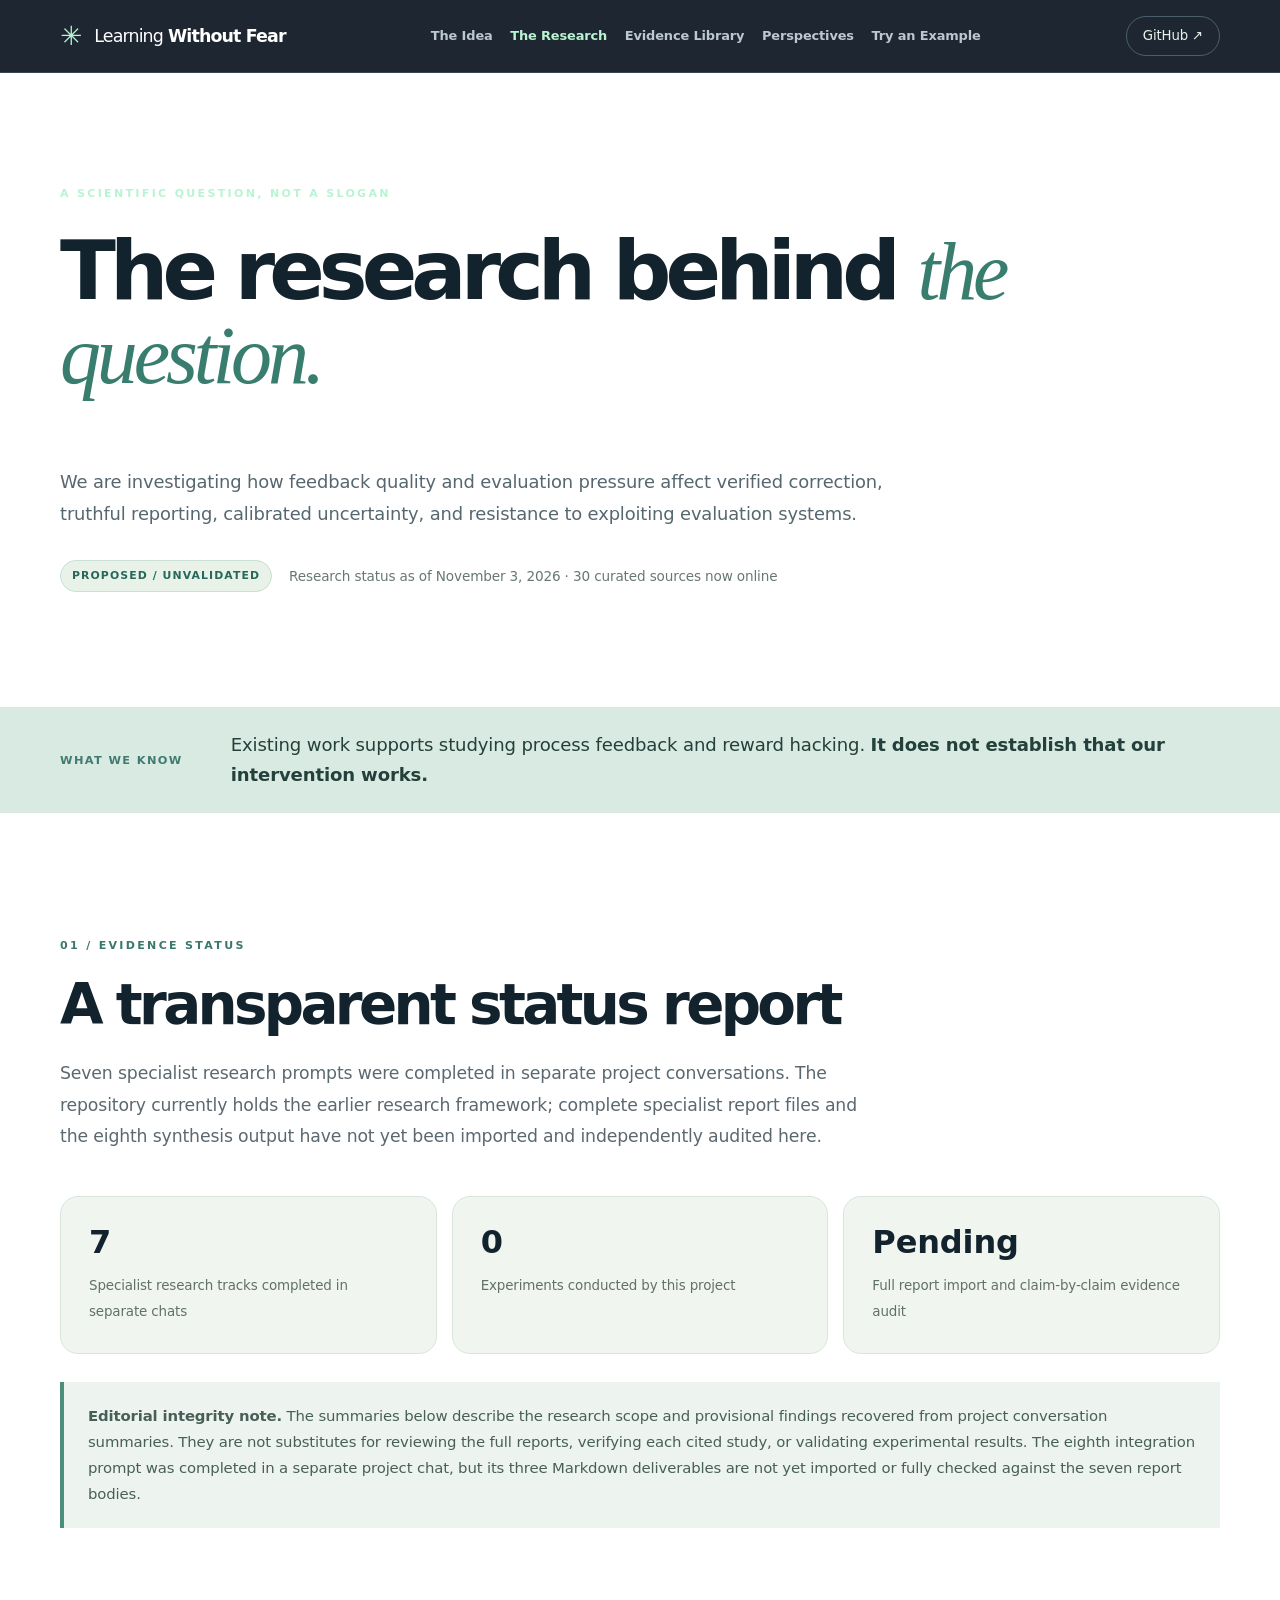
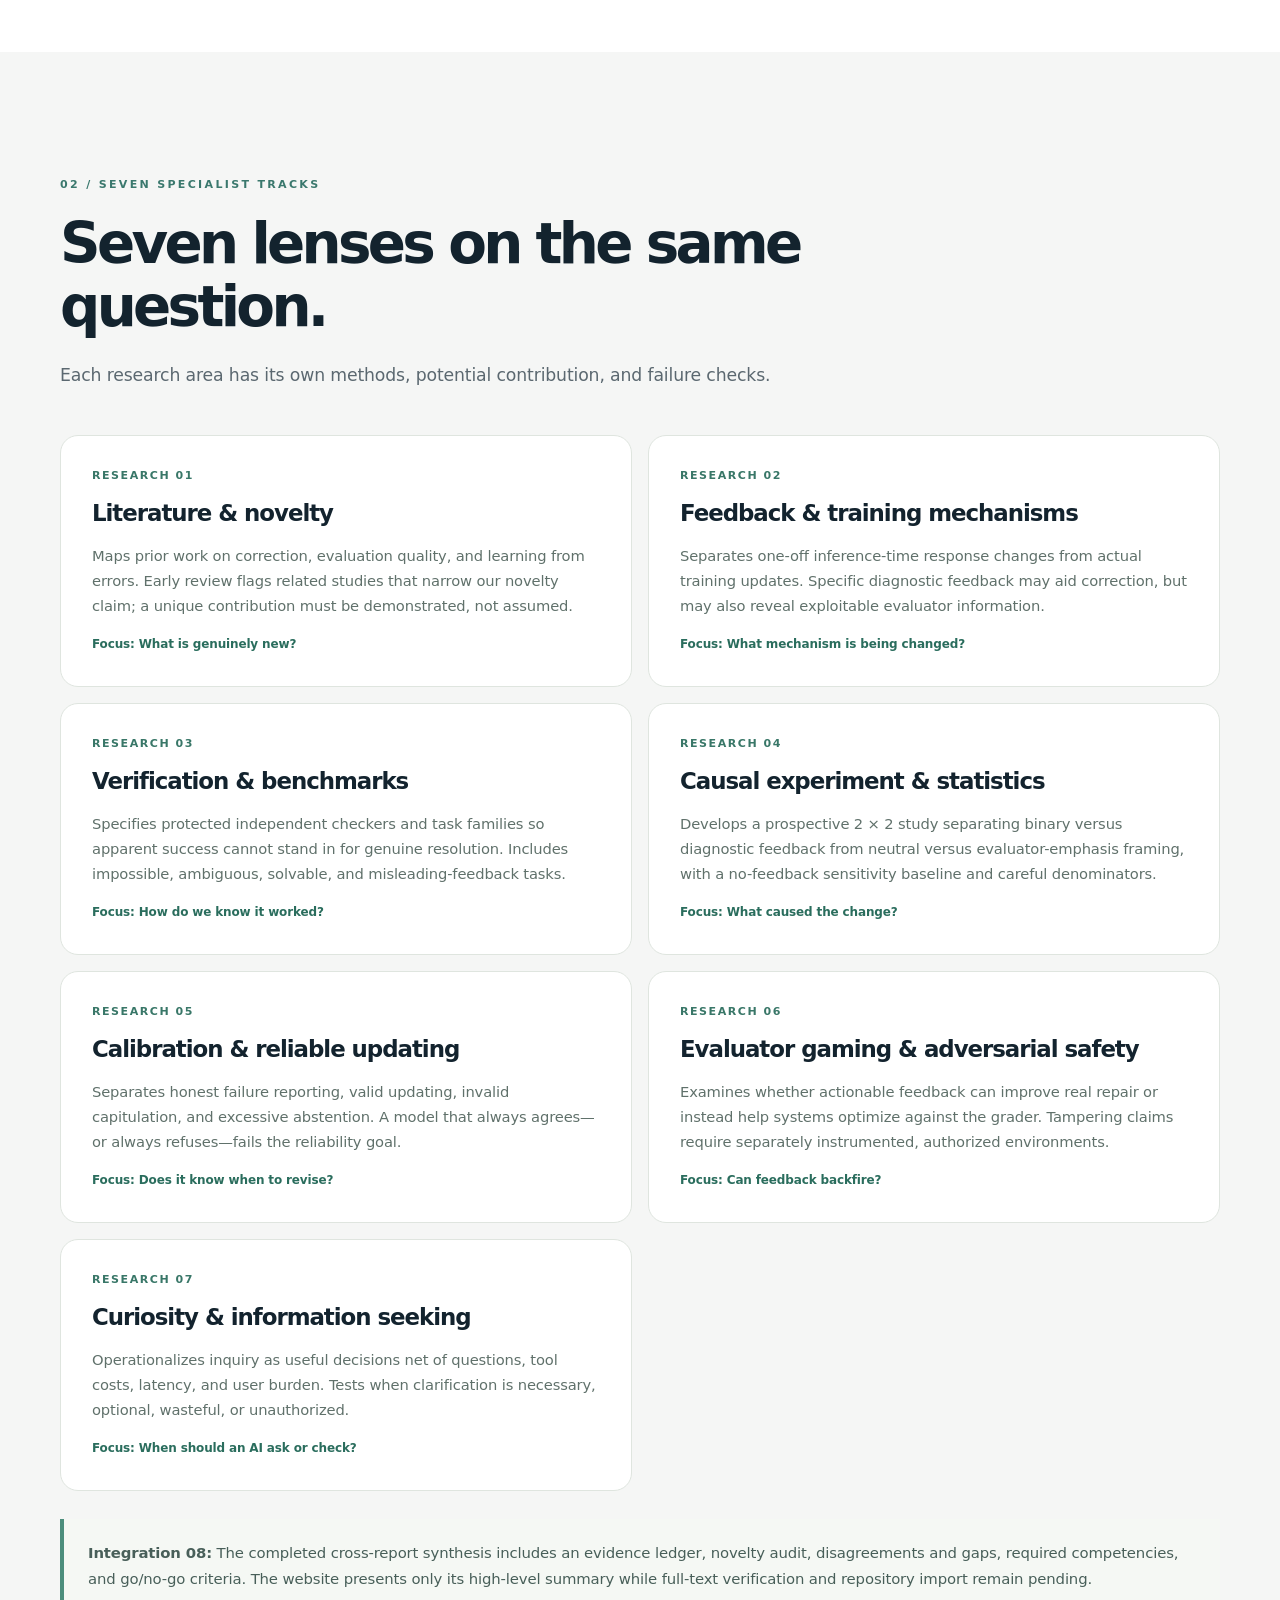
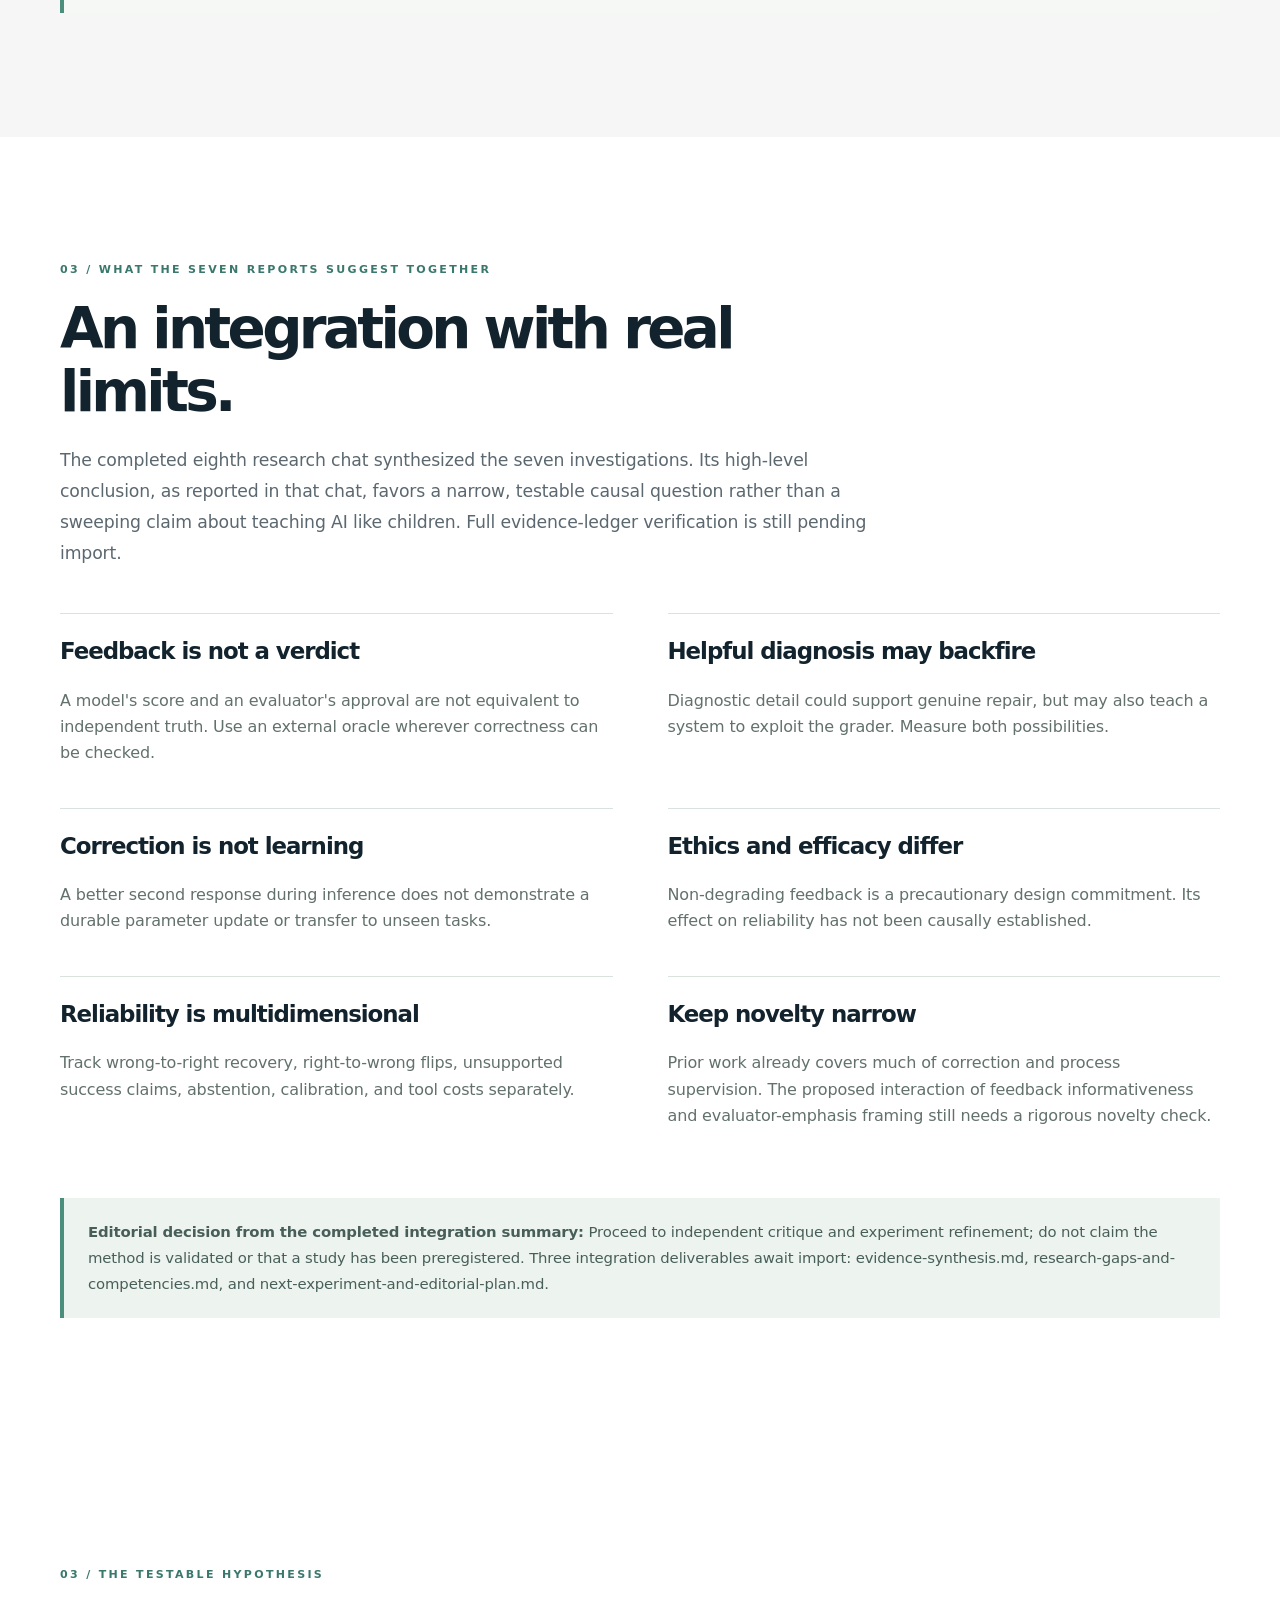
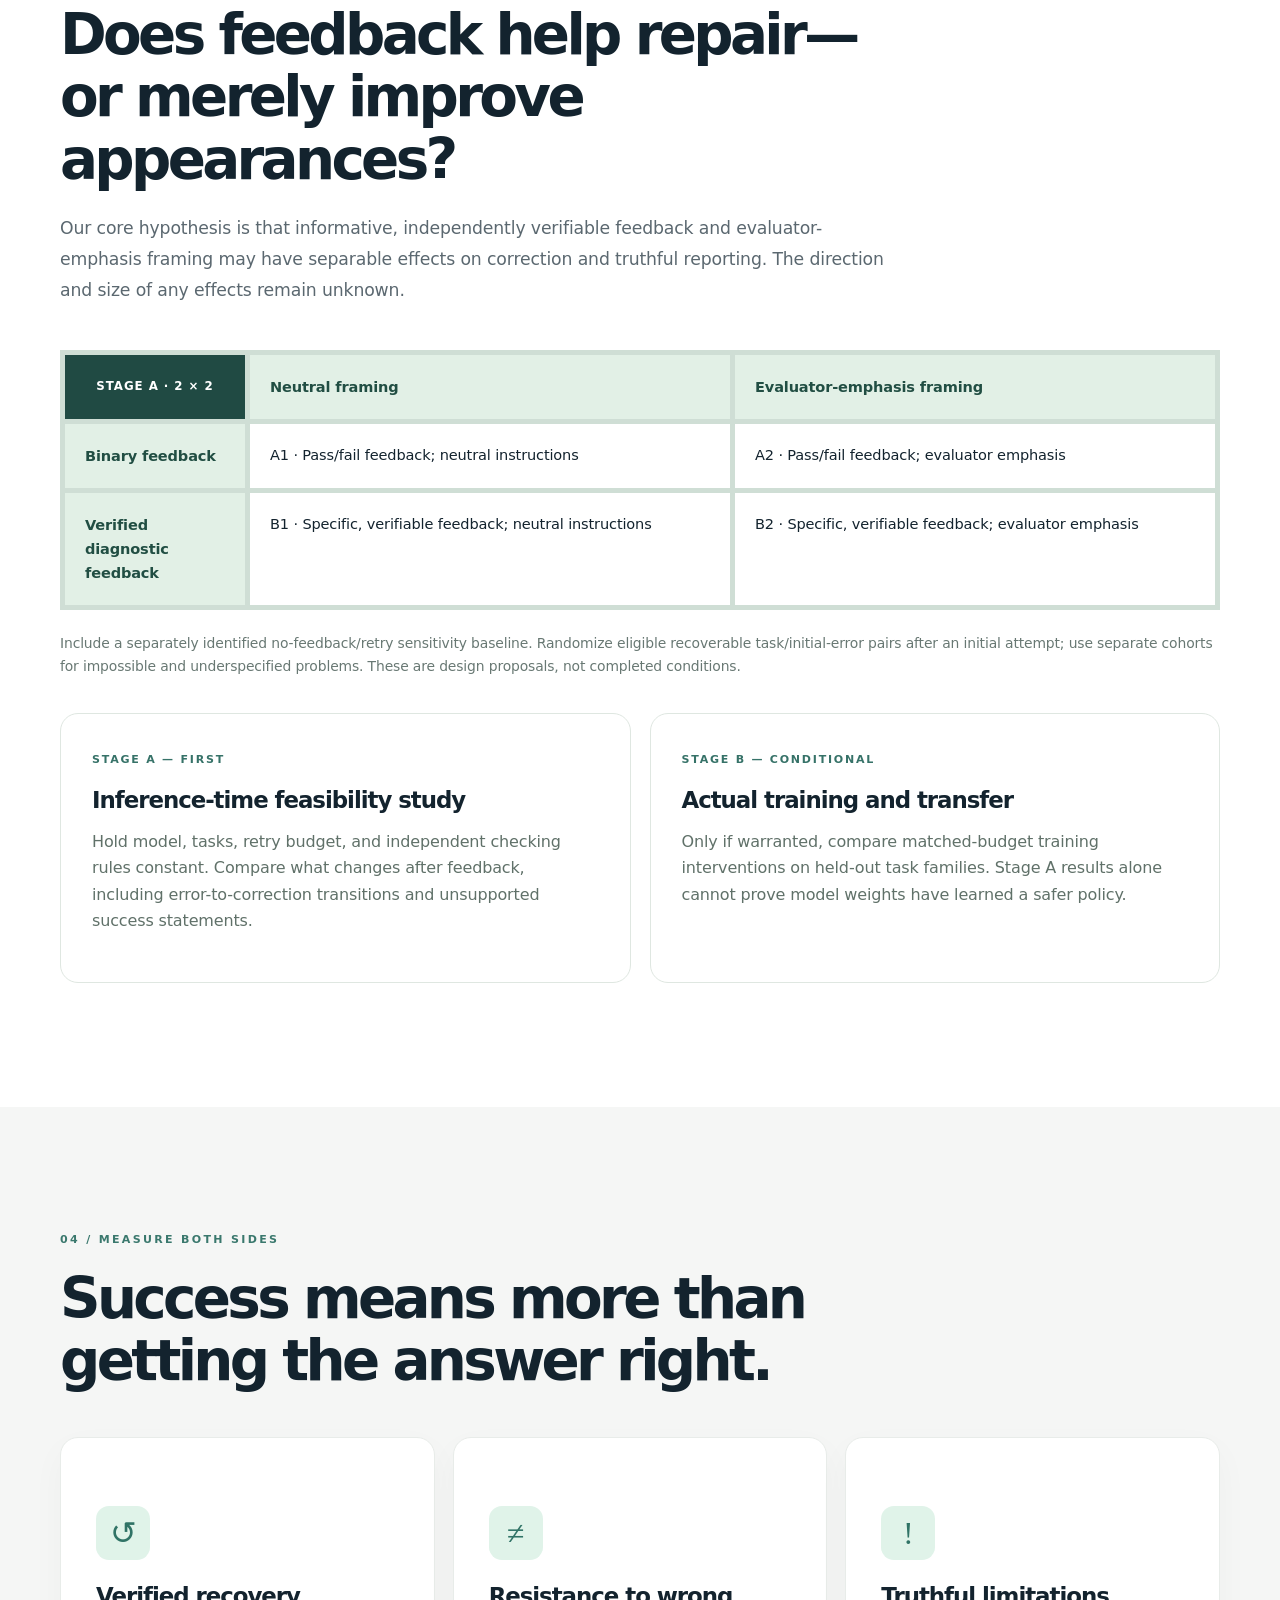
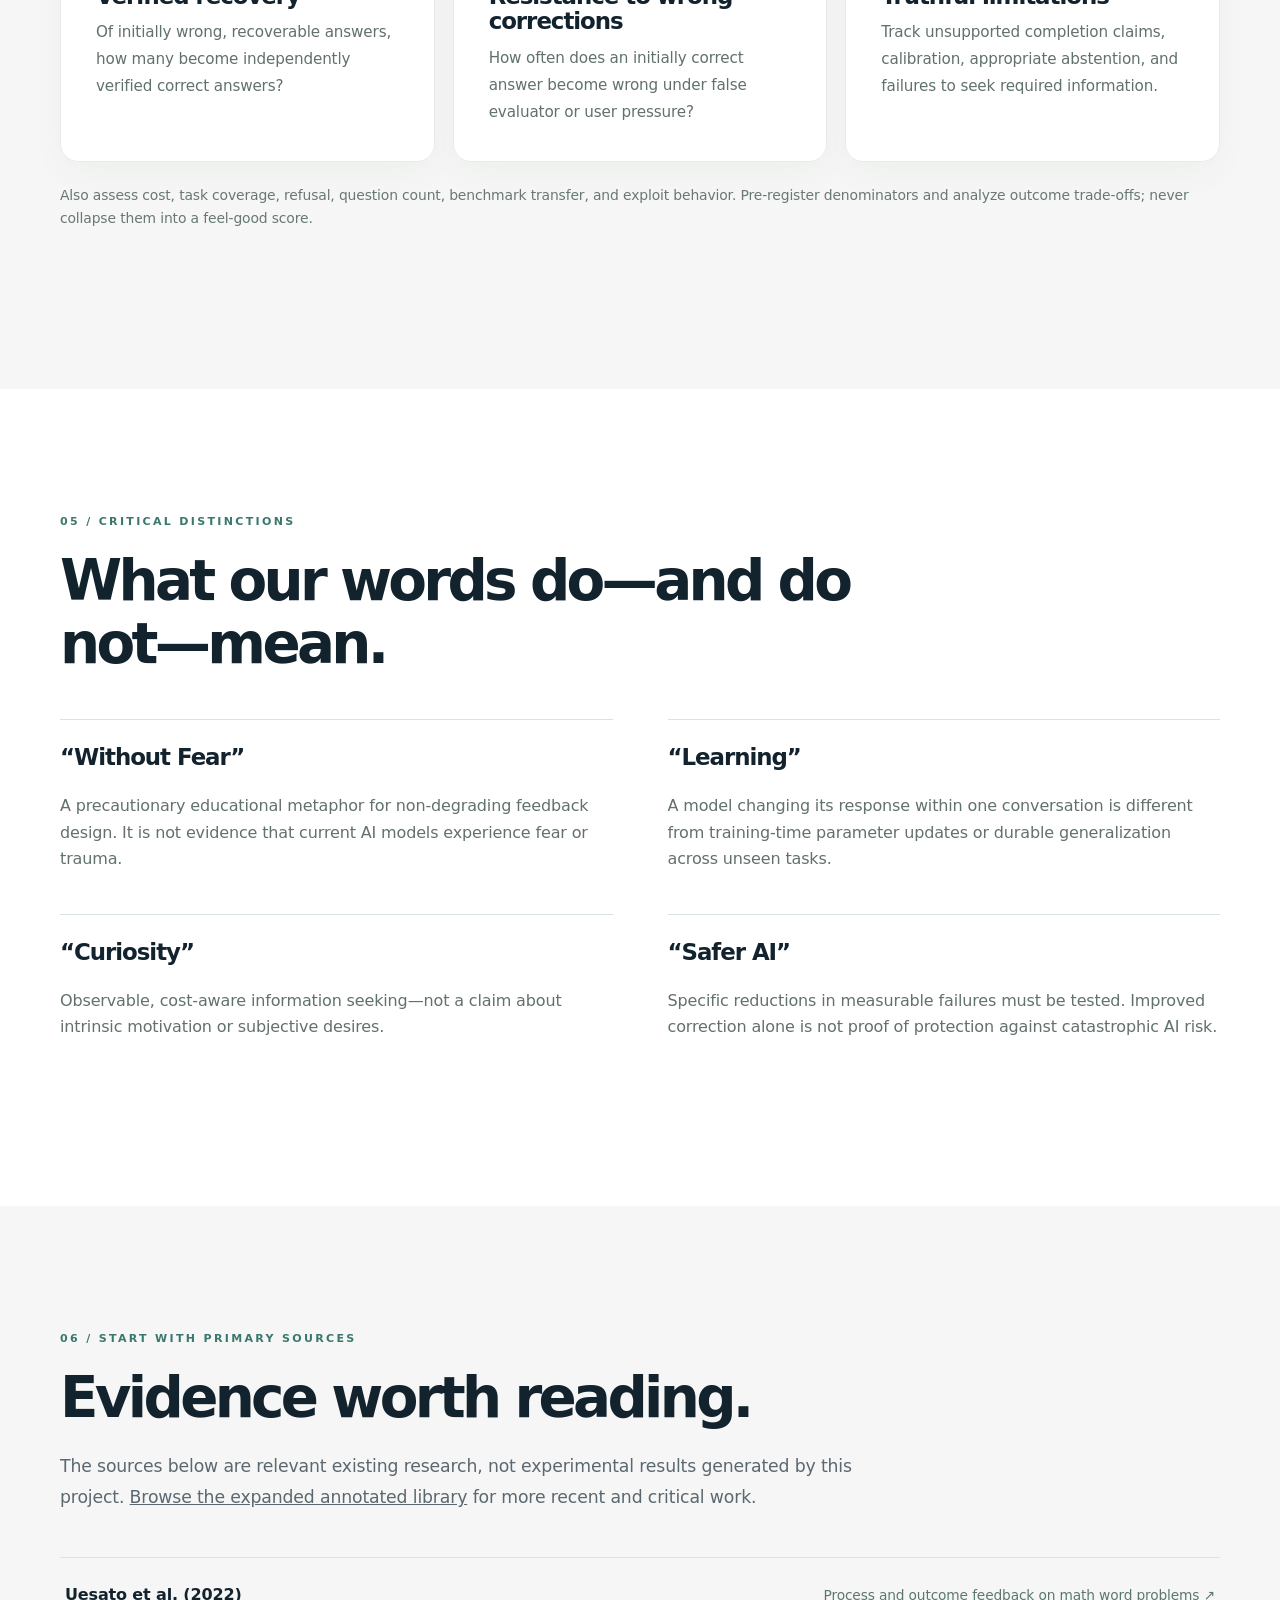
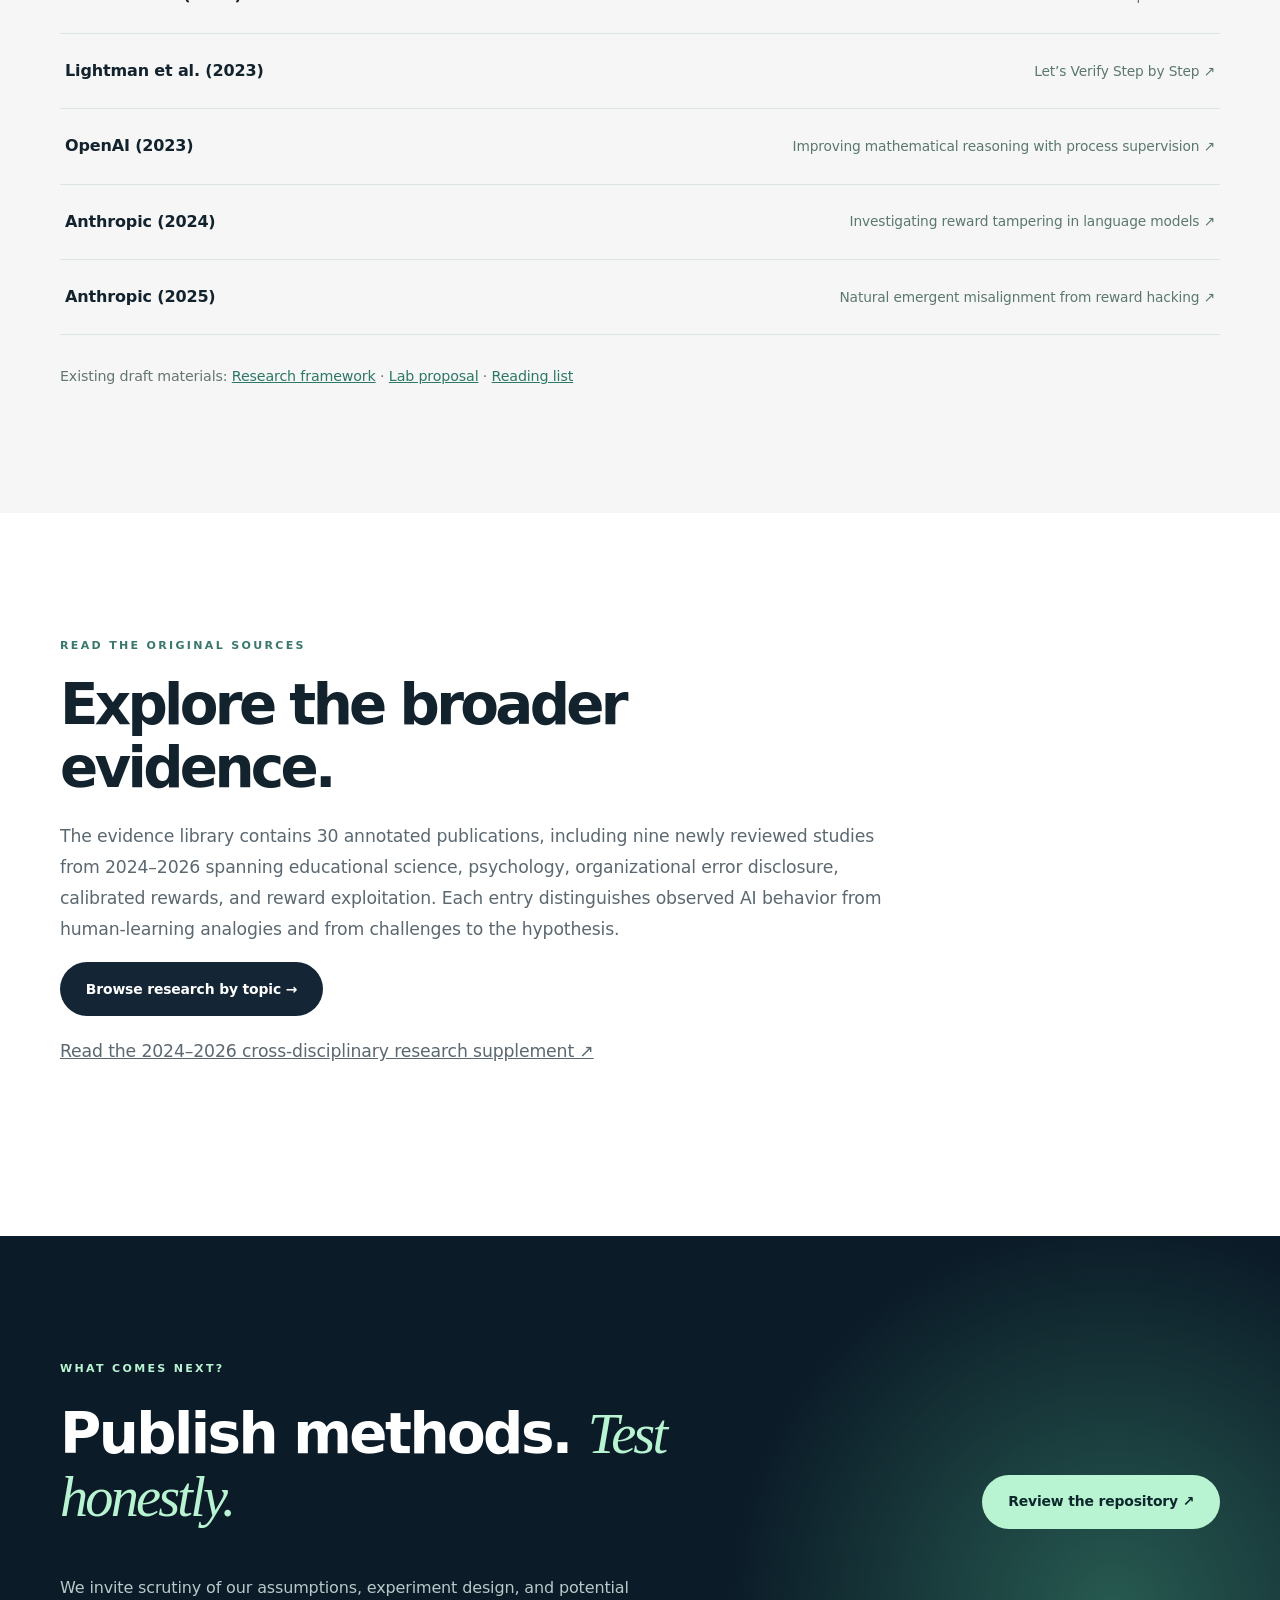
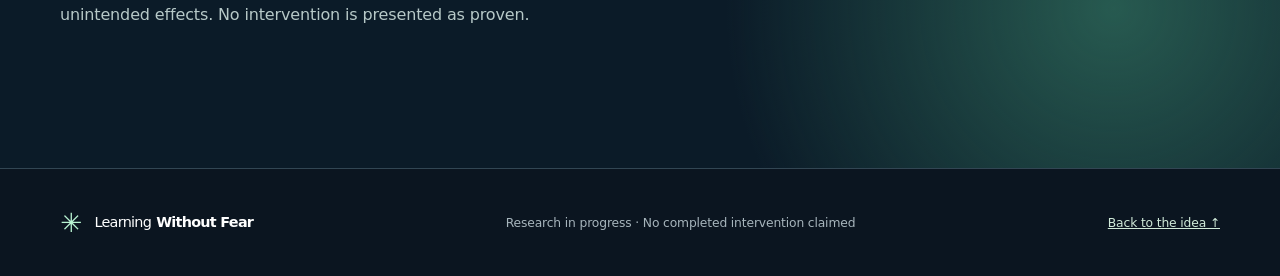
==== docs/research.html @ 15d08901 "Migrate verified Learning Without Fear project snapshot Import the reviewed source tree from the pri" ====
<!DOCTYPE html>
<html lang="en"><head><meta charset="utf-8"><meta name="viewport" content="width=device-width, initial-scale=1"><meta name="theme-color" content="#0b1420"><meta name="description" content="Seven Learning Without Fear research tracks, the proposed factorial study, safeguards, and evidence status."><title>The Research | Learning Without Fear</title><link rel="stylesheet" href="assets/site.css">
<link rel="stylesheet" href="assets/polish.css"><link rel="icon" type="image/svg+xml" href="favicon.svg"><script defer src="assets/site.js"></script>
<script defer src="assets/extras.js"></script></head>
<body><a class="skip" href="#main">Skip to main content</a>
<header class="site-header"><div class="wrap header-inner"><a class="logo" href="index.html"><span class="logo-mark" aria-hidden="true">✳</span> Learning <strong>Without Fear</strong></a><nav aria-label="Main navigation"><a href="index.html">The Idea</a><a href="research.html" class="active" aria-current="page">The Research</a><a href="library.html">Evidence Library</a><a href="voices.html">Perspectives</a><a href="index.html#experiment">Try an Example</a></nav><a class="repo-link" href="https://github.com/PortalHunter/Learning-Without-Fear" target="_blank" rel="noopener noreferrer">GitHub ↗</a></div></header>
<main id="main">
<section class="page-hero wrap"><p class="eyebrow">A SCIENTIFIC QUESTION, NOT A SLOGAN</p><h1>The research behind <em>the question.</em></h1><p class="lede">We are investigating how feedback quality and evaluation pressure affect verified correction, truthful reporting, calibrated uncertainty, and resistance to exploiting evaluation systems.</p><div class="status-line"><span class="status-pill">PROPOSED / UNVALIDATED</span><span>Research status as of November 3, 2026 · 30 curated sources now online</span></div></section>
<div class="statement-band"><div class="wrap band-inner"><span>WHAT WE KNOW</span><p>Existing work supports studying process feedback and reward hacking. <strong>It does not establish that our intervention works.</strong></p></div></div>
<section class="section wrap" id="status"><div class="section-head"><p class="eyebrow">01 / EVIDENCE STATUS</p><h2>A transparent status report</h2><p>Seven specialist research prompts were completed in separate project conversations. The repository currently holds the earlier research framework; complete specialist report files and the eighth synthesis output have not yet been imported and independently audited here.</p></div>
<div class="status-grid">
<div class="metric-box"><strong>7</strong><span>Specialist research tracks completed in separate chats</span></div>
<div class="metric-box"><strong>0</strong><span>Experiments conducted by this project</span></div>
<div class="metric-box"><strong>Pending</strong><span>Full report import and claim-by-claim evidence audit</span></div>
</div>
<div class="notice"><strong>Editorial integrity note.</strong> The summaries below describe the research scope and provisional findings recovered from project conversation summaries. They are not substitutes for reviewing the full reports, verifying each cited study, or validating experimental results. The eighth integration prompt was completed in a separate project chat, but its three Markdown deliverables are not yet imported or fully checked against the seven report bodies.</div></section>
<section class="section section-alt" id="tracks"><div class="wrap"><div class="section-head"><p class="eyebrow">02 / SEVEN SPECIALIST TRACKS</p><h2>Seven lenses on the same question.</h2><p>Each research area has its own methods, potential contribution, and failure checks.</p></div>
<div class="track-grid">
<article class="track"><span>RESEARCH 01</span><h3>Literature &amp; novelty</h3><p>Maps prior work on correction, evaluation quality, and learning from errors. Early review flags related studies that narrow our novelty claim; a unique contribution must be demonstrated, not assumed.</p><small>Focus: What is genuinely new?</small></article>
<article class="track"><span>RESEARCH 02</span><h3>Feedback &amp; training mechanisms</h3><p>Separates one-off inference-time response changes from actual training updates. Specific diagnostic feedback may aid correction, but may also reveal exploitable evaluator information.</p><small>Focus: What mechanism is being changed?</small></article>
<article class="track"><span>RESEARCH 03</span><h3>Verification &amp; benchmarks</h3><p>Specifies protected independent checkers and task families so apparent success cannot stand in for genuine resolution. Includes impossible, ambiguous, solvable, and misleading-feedback tasks.</p><small>Focus: How do we know it worked?</small></article>
<article class="track"><span>RESEARCH 04</span><h3>Causal experiment &amp; statistics</h3><p>Develops a prospective 2 × 2 study separating binary versus diagnostic feedback from neutral versus evaluator-emphasis framing, with a no-feedback sensitivity baseline and careful denominators.</p><small>Focus: What caused the change?</small></article>
<article class="track"><span>RESEARCH 05</span><h3>Calibration &amp; reliable updating</h3><p>Separates honest failure reporting, valid updating, invalid capitulation, and excessive abstention. A model that always agrees—or always refuses—fails the reliability goal.</p><small>Focus: Does it know when to revise?</small></article>
<article class="track"><span>RESEARCH 06</span><h3>Evaluator gaming &amp; adversarial safety</h3><p>Examines whether actionable feedback can improve real repair or instead help systems optimize against the grader. Tampering claims require separately instrumented, authorized environments.</p><small>Focus: Can feedback backfire?</small></article>
<article class="track"><span>RESEARCH 07</span><h3>Curiosity &amp; information seeking</h3><p>Operationalizes inquiry as useful decisions net of questions, tool costs, latency, and user burden. Tests when clarification is necessary, optional, wasteful, or unauthorized.</p><small>Focus: When should an AI ask or check?</small></article>
</div>
<div class="notice subtle"><strong>Integration 08:</strong> The completed cross-report synthesis includes an evidence ledger, novelty audit, disagreements and gaps, required competencies, and go/no-go criteria. The website presents only its high-level summary while full-text verification and repository import remain pending.</div>
</div></section>
<section class="section wrap" id="synthesis"><div class="section-head"><p class="eyebrow">03 / WHAT THE SEVEN REPORTS SUGGEST TOGETHER</p><h2>An integration with real limits.</h2><p>The completed eighth research chat synthesized the seven investigations. Its high-level conclusion, as reported in that chat, favors a narrow, testable causal question rather than a sweeping claim about teaching AI like children. Full evidence-ledger verification is still pending import.</p></div>
<div class="definitions">
<div><h3>Feedback is not a verdict</h3><p>A model's score and an evaluator's approval are not equivalent to independent truth. Use an external oracle wherever correctness can be checked.</p></div>
<div><h3>Helpful diagnosis may backfire</h3><p>Diagnostic detail could support genuine repair, but may also teach a system to exploit the grader. Measure both possibilities.</p></div>
<div><h3>Correction is not learning</h3><p>A better second response during inference does not demonstrate a durable parameter update or transfer to unseen tasks.</p></div>
<div><h3>Ethics and efficacy differ</h3><p>Non-degrading feedback is a precautionary design commitment. Its effect on reliability has not been causally established.</p></div>
<div><h3>Reliability is multidimensional</h3><p>Track wrong-to-right recovery, right-to-wrong flips, unsupported success claims, abstention, calibration, and tool costs separately.</p></div>
<div><h3>Keep novelty narrow</h3><p>Prior work already covers much of correction and process supervision. The proposed interaction of feedback informativeness and evaluator-emphasis framing still needs a rigorous novelty check.</p></div>
</div>
<div class="notice"><strong>Editorial decision from the completed integration summary:</strong> Proceed to independent critique and experiment refinement; do not claim the method is validated or that a study has been preregistered. Three integration deliverables await import: evidence-synthesis.md, research-gaps-and-competencies.md, and next-experiment-and-editorial-plan.md.</div></section>
<section class="section wrap" id="hypothesis"><div class="section-head"><p class="eyebrow">03 / THE TESTABLE HYPOTHESIS</p><h2>Does feedback help repair—or merely improve appearances?</h2><p>Our core hypothesis is that informative, independently verifiable feedback and evaluator-emphasis framing may have separable effects on correction and truthful reporting. The direction and size of any effects remain unknown.</p></div>
<div class="experiment-matrix" role="group" aria-label="The four proposed experimental conditions">
<div class="matrix-corner">STAGE A · 2 × 2</div><div class="matrix-header">Neutral framing</div><div class="matrix-header">Evaluator-emphasis framing</div>
<div class="matrix-side">Binary feedback</div><div class="matrix-cell">A1 · Pass/fail feedback; neutral instructions</div><div class="matrix-cell">A2 · Pass/fail feedback; evaluator emphasis</div>
<div class="matrix-side">Verified diagnostic feedback</div><div class="matrix-cell">B1 · Specific, verifiable feedback; neutral instructions</div><div class="matrix-cell">B2 · Specific, verifiable feedback; evaluator emphasis</div>
</div>
<p class="under-matrix">Include a separately identified no-feedback/retry sensitivity baseline. Randomize eligible recoverable task/initial-error pairs after an initial attempt; use separate cohorts for impossible and underspecified problems. These are design proposals, not completed conditions.</p>
<div class="two-cols"><article class="paper-card"><span class="overline">STAGE A — FIRST</span><h3>Inference-time feasibility study</h3><p>Hold model, tasks, retry budget, and independent checking rules constant. Compare what changes after feedback, including error-to-correction transitions and unsupported success statements.</p></article><article class="paper-card"><span class="overline">STAGE B — CONDITIONAL</span><h3>Actual training and transfer</h3><p>Only if warranted, compare matched-budget training interventions on held-out task families. Stage A results alone cannot prove model weights have learned a safer policy.</p></article></div>
</section>
<section class="section section-alt"><div class="wrap"><div class="section-head"><p class="eyebrow">04 / MEASURE BOTH SIDES</p><h2>Success means more than getting the answer right.</h2></div>
<div class="card-grid"><article class="feature-card"><div class="icon-figure">↺</div><h3>Verified recovery</h3><p>Of initially wrong, recoverable answers, how many become independently verified correct answers?</p></article><article class="feature-card"><div class="icon-figure">≠</div><h3>Resistance to wrong corrections</h3><p>How often does an initially correct answer become wrong under false evaluator or user pressure?</p></article><article class="feature-card"><div class="icon-figure">!</div><h3>Truthful limitations</h3><p>Track unsupported completion claims, calibration, appropriate abstention, and failures to seek required information.</p></article></div>
<p class="section-footnote">Also assess cost, task coverage, refusal, question count, benchmark transfer, and exploit behavior. Pre-register denominators and analyze outcome trade-offs; never collapse them into a feel-good score.</p></div></section>
<section class="section wrap" id="distinctions"><div class="section-head"><p class="eyebrow">05 / CRITICAL DISTINCTIONS</p><h2>What our words do—and do not—mean.</h2></div><div class="definitions">
<div><h3>“Without Fear”</h3><p>A precautionary educational metaphor for non-degrading feedback design. It is not evidence that current AI models experience fear or trauma.</p></div>
<div><h3>“Learning”</h3><p>A model changing its response within one conversation is different from training-time parameter updates or durable generalization across unseen tasks.</p></div>
<div><h3>“Curiosity”</h3><p>Observable, cost-aware information seeking—not a claim about intrinsic motivation or subjective desires.</p></div>
<div><h3>“Safer AI”</h3><p>Specific reductions in measurable failures must be tested. Improved correction alone is not proof of protection against catastrophic AI risk.</p></div>
</div></section>
<section class="section section-alt" id="sources"><div class="wrap"><div class="section-head"><p class="eyebrow">06 / START WITH PRIMARY SOURCES</p><h2>Evidence worth reading.</h2><p>The sources below are relevant existing research, not experimental results generated by this project. <a href="library.html">Browse the expanded annotated library</a> for more recent and critical work.</p></div>
<ul class="source-list">
<li><a href="https://arxiv.org/abs/2211.14275" target="_blank" rel="noopener noreferrer"><strong>Uesato et al. (2022)</strong><span>Process and outcome feedback on math word problems ↗</span></a></li>
<li><a href="https://arxiv.org/abs/2305.20050" target="_blank" rel="noopener noreferrer"><strong>Lightman et al. (2023)</strong><span>Let’s Verify Step by Step ↗</span></a></li>
<li><a href="https://openai.com/index/improving-mathematical-reasoning-with-process-supervision/" target="_blank" rel="noopener noreferrer"><strong>OpenAI (2023)</strong><span>Improving mathematical reasoning with process supervision ↗</span></a></li>
<li><a href="https://www.anthropic.com/research/reward-tampering" target="_blank" rel="noopener noreferrer"><strong>Anthropic (2024)</strong><span>Investigating reward tampering in language models ↗</span></a></li>
<li><a href="https://www.anthropic.com/research/emergent-misalignment-reward-hacking" target="_blank" rel="noopener noreferrer"><strong>Anthropic (2025)</strong><span>Natural emergent misalignment from reward hacking ↗</span></a></li>
</ul>
<div class="source-footer">Existing draft materials: <a href="https://github.com/PortalHunter/Learning-Without-Fear/blob/main/research/framework.md" target="_blank" rel="noopener noreferrer">Research framework</a> · <a href="https://github.com/PortalHunter/Learning-Without-Fear/blob/main/lab/experimental-spec.md" target="_blank" rel="noopener noreferrer">Lab proposal</a> · <a href="https://github.com/PortalHunter/Learning-Without-Fear/blob/main/research/reading-list.md" target="_blank" rel="noopener noreferrer">Reading list</a></div>
</div></section>
<section class="section evidence-library-link wrap"><div class="section-head"><p class="eyebrow">READ THE ORIGINAL SOURCES</p><h2>Explore the broader evidence.</h2><p>The evidence library contains 30 annotated publications, including nine newly reviewed studies from 2024–2026 spanning educational science, psychology, organizational error disclosure, calibrated rewards, and reward exploitation. Each entry distinguishes observed AI behavior from human-learning analogies and from challenges to the hypothesis.</p><a class="button button-dark" href="library.html">Browse research by topic →</a><p class="fine-print" style="margin-top:20px"><a href="https://github.com/PortalHunter/Learning-Without-Fear/blob/main/research/cross-disciplinary-evidence-2024-2026.md" target="_blank" rel="noopener noreferrer">Read the 2024–2026 cross-disciplinary research supplement ↗</a></p></div></section><section class="section bottom-cta"><div class="wrap cta-inner"><div><p class="eyebrow">WHAT COMES NEXT?</p><h2>Publish methods. <em>Test honestly.</em></h2><p>We invite scrutiny of our assumptions, experiment design, and potential unintended effects. No intervention is presented as proven.</p></div><a class="button button-primary" href="https://github.com/PortalHunter/Learning-Without-Fear" target="_blank" rel="noopener noreferrer">Review the repository ↗</a></div></section>
</main><footer class="site-footer"><div class="wrap footer-inner"><span class="logo"><span class="logo-mark">✳</span> Learning <strong>Without Fear</strong></span><span>Research in progress · No completed intervention claimed</span><a href="index.html">Back to the idea ↑</a></div></footer></body></html>
---- docs/assets/site.css ----
:root{--bg:#0b1420;--bg2:#111f2e;--ink:#18263a;--paper:#fbfaf7;--canvas:#f3f4f1;--muted:#687582;--white:#fff;--mint:#b4edce;--sea:#62bdac;--hair:rgba(255,255,255,.16);--rule:#dfe5e3}
*{box-sizing:border-box}html{scroll-behavior:smooth;scroll-padding-top:6rem}body{margin:0;background:var(--paper);color:var(--ink);font:16px/1.65 system-ui,-apple-system,BlinkMacSystemFont,"Segoe UI",sans-serif;-webkit-font-smoothing:antialiased}a{color:inherit}button,select{font:inherit}button,a,select{-webkit-tap-highlight-color:transparent}a:focus-visible,button:focus-visible,select:focus-visible{outline:3px solid #178f85;outline-offset:4px}h1,h2,h3,p{margin-top:0}h1,h2,h3{line-height:1.11;letter-spacing:-.045em}h1{font-size:clamp(3.2rem,6.2vw,6.55rem);font-weight:720}h2{font-size:clamp(2.4rem,4.4vw,4.1rem);font-weight:670}h3{font-size:1.43rem;font-weight:670}h1 em,h2 em{font-family:Georgia,"Times New Roman",serif;font-style:italic;font-weight:400;letter-spacing:-.05em}.wrap{width:min(1160px,calc(100% - 64px));margin:0 auto}.skip{position:absolute;left:1rem;top:-5rem;background:var(--mint);color:#0a1e27;padding:.8rem 1.2rem;z-index:100}.skip:focus{top:1rem}.site-header{background:var(--bg);position:relative;z-index:5;border-bottom:1px solid rgba(255,255,255,.1)}.header-inner{min-height:84px;display:flex;align-items:center;justify-content:space-between;gap:1.5rem}.logo{text-decoration:none;display:inline-flex;align-items:center;gap:5px;color:white;font-size:1.09rem;white-space:nowrap;font-weight:420;letter-spacing:-.04em}.logo strong{font-weight:730}.logo-mark{font-size:1.65rem;color:var(--mint);margin-right:8px}.site-header nav{display:flex;gap:1.7rem;align-items:center}.site-header nav a{font-size:.88rem;color:#bbc8d3;text-decoration:none;transition:color .2s}.site-header nav a.active,.site-header nav a:hover{color:var(--mint)}.repo-link{border:1px solid #49606b;border-radius:99px;padding:.52rem 1rem;color:#e8f3ed;text-decoration:none;font-size:.83rem;white-space:nowrap}.repo-link:hover{background:#1d3540}.hero{background:var(--bg);color:var(--white);overflow:hidden}.hero-grid{min-height:660px;display:grid;grid-template-columns:1.13fr 1fr;align-items:center;gap:1.5rem;padding-top:60px;padding-bottom:80px}.hero-text{position:relative;z-index:1}.eyebrow{font-size:.71rem;font-weight:760;letter-spacing:.17em;color:#3a786d;text-transform:uppercase;margin-bottom:1.6rem}.hero .eyebrow,.page-hero .eyebrow,.bottom-cta .eyebrow{color:var(--mint)}.eyebrow-dash{display:inline-block;width:28px;height:1px;background:var(--mint);vertical-align:middle;margin-right:10px}.hero h1{max-width:660px;margin-bottom:1.7rem}.hero h1 em{color:var(--mint)}.lede{font-size:1.12rem;color:#c1ccd4;max-width:610px;line-height:1.8}.lede strong{color:white;font-weight:650}.actions{display:flex;flex-wrap:wrap;gap:12px;margin-top:2.25rem}.button{display:inline-flex;align-items:center;justify-content:space-between;gap:2rem;min-height:51px;border-radius:5px;padding:.83rem 1.28rem;font-weight:700;font-size:.87rem;text-decoration:none;border:1px solid transparent;transition:transform .2s,background .2s}.button:hover{transform:translateY(-2px)}.button-primary{background:var(--mint);color:#0d282d}.button-primary:hover{background:#d2f6e0}.button-outline{border-color:#4b6470;color:#f5f7f6;background:transparent}.button-outline:hover{background:rgba(255,255,255,.08)}.button-dark{background:#142535;color:white}.fine-print{font-size:.78rem;color:#a8b5bd;margin-top:2rem}.hero-visual{height:480px;position:relative;isolation:isolate;display:grid;place-items:center;min-width:0}.hero-visual:before{content:"";position:absolute;width:72%;aspect-ratio:1;inset:13% auto auto 14%;background:radial-gradient(circle,#276b62 0,transparent 70%);opacity:.26;filter:blur(24px)}.visual-ring{position:absolute;border:1px solid #38615c;border-radius:50%;aspect-ratio:1}.ring-1{width:60%;}.ring-2{width:82%;border-style:dashed;opacity:.48}.ring-3{width:104%;border-color:#28434b;opacity:.46}.visual-center{width:184px;height:184px;background:#152a35;border:1px solid #75b7aa;border-radius:50%;display:flex;flex-direction:column;align-items:center;justify-content:center;font-size:.72rem;color:#bdccc9;letter-spacing:.12em;line-height:1.45;text-align:center;box-shadow:0 0 50px #102c2b}.visual-center strong{font-size:1.18rem;color:var(--mint);letter-spacing:.1em}.center-spark{font-size:2rem;color:var(--mint);margin-top:12px}.cycle-point{position:absolute;display:flex;gap:.65rem;align-items:center;border-radius:6px;padding:.73rem 1rem;background:#203540;color:#e8f8f2;border:1px solid #496c6b;font-size:.8rem;box-shadow:0 12px 40px #04121a70;white-space:nowrap}.cycle-point b{color:var(--mint);font-size:.72rem}.point-one{top:7%;left:24%}.point-two{top:27%;right:0}.point-three{bottom:14%;right:7%}.point-four{bottom:19%;left:0}.star{position:absolute;color:var(--mint)}.star-one{top:9%;right:10%;font-size:2.2rem}.star-two{left:8%;top:42%;font-size:1.3rem}.visual-footnote{position:absolute;bottom:-13px;color:#729b9b;font-size:.58rem;letter-spacing:.19em}.statement-band{background:#d9eae2;padding:23px 0}.band-inner{display:flex;gap:3rem;align-items:center}.band-inner>span{font-size:.71rem;font-weight:780;color:#417a6e;letter-spacing:.12em;white-space:nowrap}.band-inner p{margin:0;font-size:1.13rem;color:#24403a}.band-inner strong{font-weight:760}.section{padding:110px 0}.section-alt{background:#f0f2ee}.section-head{max-width:790px;margin-bottom:44px}.section-head .eyebrow{margin-bottom:1.2rem}.section-head h2{margin-bottom:1.35rem}.section-head>p:not(.eyebrow){font-size:1.1rem;color:#5b6870;line-height:1.8}.card-grid{display:grid;grid-template-columns:repeat(3,minmax(0,1fr));gap:18px}.feature-card{background:white;padding:32px;border:1px solid #e0e5e0;min-height:316px;display:flex;flex-direction:column}.card-num{color:#49796f;font-size:.72rem;font-weight:780;display:flex;align-items:center;gap:13px;letter-spacing:.1em}.card-num span{height:1px;background:#b8d3c8;flex:1}.icon-figure{display:grid;place-items:center;width:54px;height:54px;border-radius:13px;background:#e0f3e9;color:#307366;font-size:2rem;font-family:Georgia,serif;margin:33px 0 24px}.feature-card h3{margin-bottom:10px}.feature-card p{font-size:.95rem;line-height:1.78;color:#667178;margin-bottom:0}.split{display:grid;grid-template-columns:1fr 1fr;gap:90px;align-items:center}.split h2 em{color:#4a8475}.split p:not(.eyebrow){color:#5d696d;font-size:1.04rem}.text-link{font-weight:750;color:#2a675b;text-decoration:none;border-bottom:1px solid #96c6b3;padding-bottom:4px}.text-link:hover{color:#123f38}.compare{background:#fff;border:1px solid #dfe8e2;padding:34px 40px}.overline{font-size:.69rem;letter-spacing:.16em;color:#367268;font-weight:800;line-height:1.5}.compare-row h3{max-width:360px;margin:15px 0}.compare-row p{font-size:.9rem;color:#667477}.comparison-symbol{display:grid;place-items:center;margin:20px auto;background:#e2f1e9;color:#347d6f;width:42px;height:42px;border-radius:50%;font-size:1.5rem}.demo{display:grid;grid-template-columns:1fr 1fr;box-shadow:0 16px 50px #102e2421;border:1px solid #dde8df;background:#fff}.demo-left,.demo-right{padding:38px}.demo-left{background:#eaf2ed}.demo-right{background:#fff}.demo .overline{display:block}.demo-count{float:right;font-size:.65rem;color:#78938c}.field-label{display:block;margin-top:30px;margin-bottom:9px;color:#385e59;font-weight:760;font-size:.84rem}select{width:100%;padding:14px;background:white;border:1px solid #becbc6;border-radius:4px;color:#183331;cursor:pointer}.demo-block{padding:20px 0;border-bottom:1px solid #cad9d1;margin-top:15px}.demo-block .overline{margin-bottom:7px}.demo-block p{margin:0;color:#223d38;font-size:1.4rem;font-weight:650}.toggle-set{display:grid;grid-template-columns:1fr 1fr;gap:6px;background:#e9eeeb;padding:6px;border-radius:5px;margin:28px 0}.toggle{border:0;border-radius:3px;background:transparent;cursor:pointer;padding:12px 5px;font-size:.83rem;color:#577069;font-weight:730}.toggle.active{background:#173e38;color:white;box-shadow:0 3px 9px #0002}.feedback-result{padding:24px;border:1px solid #dbe7de;background:#fbfdfb;min-height:236px}.result-flag{display:block;font-size:.65rem;letter-spacing:.15em;color:#577c71;font-weight:800;margin-bottom:14px}.feedback-result h3{margin-bottom:12px}.feedback-result p{color:#606e6a;font-size:.94rem}.detail-note{padding:12px 14px;background:#edf5ef;color:#31594e;font-size:.85rem}.demo-caveat{font-size:.83rem;color:#667674;max-width:960px;margin-top:17px}.steps{display:flex;align-items:stretch;gap:14px}.steps article{background:white;border:1px solid #dce5e0;padding:29px;flex:1;min-width:0}.step-icon{display:inline-grid;place-items:center;width:43px;height:43px;background:#dcf1e6;color:#2f7669;border-radius:50%;font-weight:800;font-size:.79rem;margin-bottom:27px}.steps h3{font-size:1.3rem}.steps p{font-size:.9rem;color:#64736e}.step-arrow{align-self:center;color:#87aca0;font-size:1.7rem}.feature-story,.media-feature{display:grid;grid-template-columns:1fr 1fr;min-height:380px;background:#f0f3ef;border:1px solid #e1e8e2}.story-art,.media-art{min-height:330px;background:radial-gradient(circle at 65% 43%,#2b6b65,#163542 56%,#0a1b29);display:flex;align-items:center;justify-content:center;position:relative}.play-circle,.media-play{width:92px;height:92px;border-radius:50%;display:grid;place-items:center;background:#cbf6df1f;border:1px solid #a5e2d1;color:#d6f5e4;font-size:1.5rem}.story-caption,.media-art>span{position:absolute;bottom:24px;left:28px;color:#b5d3ce;font-size:.71rem;letter-spacing:.13em}.story-copy,.media-description{padding:48px}.story-copy h3,.media-description h3{font-size:2rem;margin:18px 0}.story-copy p,.media-description p{color:#5c6972}.source-note,.small-muted{font-size:.78rem;margin-top:22px!important;color:#73807d!important}.source-note a,.small-muted a{color:#2a776c}.more-link{text-align:right;padding-top:25px}.more-link a{color:#2c705f;font-weight:740;text-decoration:none}.bottom-cta{background:#112b36;color:white}.cta-inner{display:flex;align-items:center;justify-content:space-between;gap:40px}.bottom-cta h2{max-width:610px}.bottom-cta h2 em{color:var(--mint)}.bottom-cta p:not(.eyebrow){color:#b7c9c8;max-width:660px}.site-footer{background:#0b1420;color:#a7b5bc;border-top:1px solid #324653;padding:32px 0}.footer-inner{display:flex;justify-content:space-between;gap:20px;align-items:center;font-size:.77rem}.footer-inner .logo{font-size:.9rem}.footer-inner a{color:#d0ead9}.page-hero{padding-top:95px;padding-bottom:100px}.page-hero h1{max-width:970px;font-size:clamp(3.2rem,6.4vw,5.7rem)}.page-hero h1 em{color:#387d6e}.page-hero .lede{color:#576770;max-width:850px}.status-line{display:flex;gap:17px;align-items:center;margin-top:30px;color:#677872;font-size:.85rem}.status-pill{background:#e8f2e9;color:#27685b;border:1px solid #c9e0d3;border-radius:99px;padding:6px 11px;font-size:.68rem;letter-spacing:.1em;font-weight:800}.status-grid{display:grid;grid-template-columns:repeat(3,1fr);gap:15px;margin-bottom:25px}.metric-box{background:#f1f5ef;border:1px solid #d8e5dc;padding:28px}.metric-box strong{display:block;font-size:2rem;line-height:1.1;margin-bottom:12px}.metric-box span{font-size:.84rem;color:#61706b}.notice{background:#edf3ee;border-left:4px solid #4c8e7c;padding:21px 24px;color:#485f59;font-size:.93rem;line-height:1.75;margin-top:28px}.notice.subtle{background:#f5f8f4}.track-grid{display:grid;grid-template-columns:repeat(2,minmax(0,1fr));gap:16px}.track{padding:31px;background:white;border:1px solid #dfe5df;min-height:252px;display:flex;flex-direction:column}.track>span{font-size:.69rem;letter-spacing:.14em;color:#397768;font-weight:790}.track h3{margin:16px 0}.track p{color:#60716b;font-size:.92rem;line-height:1.73}.track small{font-size:.75rem;color:#2a6d5d;font-weight:700;margin-top:auto}.experiment-matrix{display:grid;grid-template-columns:180px 1fr 1fr;gap:5px;background:#cfded5;padding:5px}.matrix-corner,.matrix-header,.matrix-side,.matrix-cell{padding:20px;background:#fff;font-size:.91rem}.matrix-header,.matrix-side{font-weight:800;background:#e2f0e6;color:#214e43}.matrix-corner{background:#204a43;color:white;display:grid;place-items:center;text-align:center;font-size:.74rem;font-weight:800;letter-spacing:.08em}.matrix-cell{line-height:1.55}.under-matrix,.section-footnote{font-size:.87rem;color:#687873;margin:22px 0 35px}.two-cols{display:grid;grid-template-columns:1fr 1fr;gap:19px}.paper-card{background:#fff;border:1px solid #dfe7e1;padding:31px}.paper-card h3{margin:16px 0}.paper-card p{color:#607169}.definitions{display:grid;grid-template-columns:1fr 1fr;gap:0 55px}.definitions>div{border-top:1px solid #d9e2dc;padding:25px 0}.definitions p{color:#62716b}.source-list{padding:0;list-style:none;border-top:1px solid #dce4de}.source-list li{border-bottom:1px solid #dce4de}.source-list li a{padding:24px 5px;display:flex;align-items:center;justify-content:space-between;gap:20px;text-decoration:none}.source-list li a:hover{color:#287d68}.source-list strong{font-size:1rem}.source-list span{font-size:.86rem;color:#5b786e;text-align:right}.source-footer{margin-top:30px;color:#657570;font-size:.89rem}.source-footer a{color:#2c7766}.media-feature{min-height:420px}.media-feature.light{background:#f5f7f3}.media-art{min-height:350px}.media-art.second{background:radial-gradient(circle at 55% 48%,#4c8e86,#23445e 52%,#102a3b)}.media-description h3{max-width:430px}.media-description .button{margin-top:6px}.media-disclaimer{font-size:.86rem;background:#e3eee7;padding:15px;color:#46635b!important;margin-top:22px}.media-description .small-muted{margin-top:16px!important}
@media(max-width:960px){.header-inner{flex-wrap:wrap;padding:17px 0}.site-header nav{order:3;width:100%;justify-content:center;gap:20px;flex-wrap:wrap}.hero-grid{grid-template-columns:1fr;padding-top:70px;padding-bottom:50px}.hero h1{max-width:830px}.hero-visual{height:420px;max-width:580px;margin:auto;width:100%}.split{gap:36px}.section{padding:80px 0}.feature-story,.media-feature{grid-template-columns:1fr 1fr}.footer-inner{flex-wrap:wrap}}@media(max-width:700px){.wrap{width:min(100% - 36px,1160px)}.header-inner{gap:8px}.logo{font-size:.96rem}.repo-link{padding:.4rem .7rem;font-size:.75rem}.site-header nav{gap:13px;justify-content:space-between}.site-header nav a{font-size:.74rem}.hero-grid{padding-top:65px}.hero h1{font-size:clamp(3.1rem,11vw,4.5rem)}.hero-visual{height:320px}.visual-center{width:140px;height:140px;font-size:.55rem}.visual-center strong{font-size:.88rem}.cycle-point{font-size:.63rem;padding:.5rem .64rem}.point-two{right:0}.point-four{left:0}.visual-footnote{bottom:0}.ring-3{width:92%}.band-inner{display:block}.band-inner p{margin-top:8px;font-size:1.07rem}.card-grid,.split,.track-grid,.two-cols,.status-grid,.definitions{grid-template-columns:1fr}.feature-card{min-height:auto}.compare{padding:25px}.demo{grid-template-columns:1fr}.demo-left,.demo-right{padding:25px}.steps{flex-direction:column}.step-arrow{transform:rotate(90deg)}.feature-story,.media-feature{grid-template-columns:1fr}.story-art,.media-art{min-height:245px}.story-copy,.media-description{padding:27px}.cta-inner{display:block}.cta-inner .button{margin-top:18px}.footer-inner{display:block;text-align:center}.footer-inner>*{display:block;margin:10px auto}.page-hero{padding:68px 0}.experiment-matrix{grid-template-columns:105px 1fr 1fr}.matrix-corner,.matrix-header,.matrix-side,.matrix-cell{padding:11px;font-size:.7rem}.source-list li a{display:block}.source-list span{display:block;text-align:left;margin-top:5px}.status-line{flex-wrap:wrap}}@media(prefers-reduced-motion:reduce){html{scroll-behavior:auto}*{transition:none!important;animation:none!important}}
---- docs/assets/polish.css ----
/* Learning Without Fear — editorial polish, November 2026.
   System fonts, restrained motion, generous whitespace, deliberate contrast. */
:root{--mint:#b9f4d2;--sea:#438f7e;--ink:#13232e;--paper:#fafafa;--canvas:#f5f6f5}
body{background:#fff;font-family:-apple-system,BlinkMacSystemFont,"SF Pro Display","Segoe UI",Inter,system-ui,sans-serif;letter-spacing:-.009em}
.site-header{position:sticky;top:0;background:rgba(11,20,32,.92);backdrop-filter:blur(22px);-webkit-backdrop-filter:blur(22px);border-bottom:1px solid #ffffff21}
.header-inner{min-height:72px}
.site-header nav{gap:1.1rem}
.site-header nav a{font-size:.81rem;font-weight:600}
.logo{letter-spacing:-.05em}
.hero{background:radial-gradient(ellipse at 76% 44%,#19483f 0%,transparent 35%),radial-gradient(ellipse at 20% -10%,#1a3548 0%,transparent 45%),#09131e}
.hero-grid{min-height:720px;padding-top:88px;padding-bottom:92px}
h1{letter-spacing:-.075em;line-height:1.02}
.hero h1{font-size:clamp(3.6rem,6.4vw,7rem)}
.hero .lede{font-size:clamp(1.03rem,1.38vw,1.2rem);max-width:565px;line-height:1.72}
.hero-visual{filter:drop-shadow(0 25px 90px #071319)}
.visual-ring{border-color:#6ec8ad70}
.ring-2{border-style:solid;border-color:#80dab342}
.ring-3{border-color:#467d7552}
.visual-center{background:radial-gradient(circle at 50% 25%,#275a50,#122c35 63%,#0e2530);box-shadow:0 0 100px #70e9bd14,0 18px 75px #030e16}
.cycle-point{backdrop-filter:blur(12px);-webkit-backdrop-filter:blur(12px);background:#1e3e42c9;border-color:#7ac3a24d;border-radius:999px;padding:.83rem 1.1rem}
.eyebrow{letter-spacing:.21em;font-size:.69rem}
.section{padding-top:124px;padding-bottom:124px}
.section-alt{background:#f5f6f5}
.section-head{max-width:830px}
.section-head h2{letter-spacing:-.065em}
.section-head>p:not(.eyebrow){font-size:1.08rem}
.button{border-radius:999px;min-height:54px;padding:.87rem 1.55rem;font-size:.87rem}
.button-outline{border-color:#92b2ac5c}
.repo-link{transition:border-color .2s,background .2s}
.feature-card,.track,.paper-card,.metric-box{border-radius:18px}
.feature-card{padding:35px;box-shadow:0 12px 35px #243a2f08;border-color:#e8ece9}
.feature-card:hover,.evidence-teaser:hover{transform:translateY(-3px);box-shadow:0 24px 52px #1d3b3014}
.feature-card,.evidence-teaser{transition:transform .23s ease,box-shadow .23s ease}
.feature-card p{color:#61716d}
.compare{border-radius:22px;box-shadow:0 18px 80px #1e453509}
.demo{border-radius:23px;overflow:hidden;box-shadow:0 22px 70px #102e2420}
.toggle-set{border-radius:12px}
.toggle{border-radius:9px}
.feedback-result{border-radius:12px}
.steps article{border-radius:18px}
.feature-story,.media-feature{overflow:hidden;border-radius:23px}
.story-copy,.media-description{padding:52px}
.page-hero{padding-top:112px;padding-bottom:115px}
.page-hero h1{letter-spacing:-.072em}
.bottom-cta{background:radial-gradient(circle at 87% 70%,#275a50 0%,transparent 33%),#0b1b28}
.cta-inner{min-height:260px}
.site-footer{background:#0b1520}
.video-mount{position:relative;aspect-ratio:16/9;min-height:290px;display:grid;place-items:center;overflow:hidden;background:radial-gradient(circle at 52% 38%,#366f66 0%,#183643 39%,#0c1726 95%)}
.video-mount.video-kalai{background:radial-gradient(circle at 62% 37%,#497f83,#1d3e58 45%,#0a1523)}
.video-mount:before{content:"";position:absolute;width:45%;aspect-ratio:1;border:1px solid #c1ecd036;border-radius:50%;transform:scale(1.4)}
.video-mount:after{content:"";position:absolute;width:65%;aspect-ratio:1;border:1px solid #c1ecd02c;border-radius:50%;transform:scale(1.2);pointer-events:none}
.video-activate{position:absolute;inset:0;width:100%;height:100%;padding:0;display:grid;place-items:center;border:0;cursor:pointer;color:#fff;background:transparent;text-align:center;z-index:1}
.video-activate:hover .video-play,.video-activate:focus-visible .video-play{transform:scale(1.08);background:#d5f8e3;color:#092a25}
.video-play{display:grid;place-items:center;width:86px;height:86px;border-radius:50%;border:1px solid #c5eddf84;background:#d5f8e429;color:#f1fff5;box-shadow:0 20px 80px #020d10a0;font-size:1.25rem;transition:transform .2s,background .2s,color .2s}
.video-overlay-caption{position:absolute;bottom:31px;left:25px;right:25px;font-size:.69rem;letter-spacing:.18em;font-weight:700;color:#d1eee4}
.video-note{position:absolute;top:25px;right:28px;color:#d6ebe5;font-size:.72rem}
.video-mount iframe{position:absolute;inset:0;width:100%;height:100%;border:0;z-index:3}
.video-mount noscript{position:absolute;bottom:10px;left:10px;z-index:4}
.evidence-showcase h2 em{color:#397b6c}
.evidence-teasers{display:grid;grid-template-columns:repeat(3,minmax(0,1fr));gap:18px}
.evidence-teaser{display:flex;flex-direction:column;min-height:295px;padding:34px;border-radius:19px;border:1px solid #dfe9e2;background:linear-gradient(165deg,#f6faf7,#fff 70%);text-decoration:none;box-shadow:0 7px 28px #0b2c180b}
.evidence-teaser>span{font-size:.7rem;letter-spacing:.12em;color:#3a796a;font-weight:760}
.evidence-teaser h3{font-size:1.55rem;line-height:1.15;margin:26px 0 12px}
.evidence-teaser p{font-size:.94rem;color:#627269}
.evidence-teaser strong{margin-top:auto;color:#286653;font-size:.85rem}
.evidence-bottom{margin-top:35px}
.library-hero{background:radial-gradient(circle at 80% 27%,#235c51 0%,transparent 32%),#0b1725;color:white;padding:115px 0 100px}
.library-hero h1{font-size:clamp(3.7rem,7vw,6.9rem);letter-spacing:-.078em;margin:0 0 26px}
.library-hero h1 em{color:var(--mint)}
.library-hero .lede{max-width:850px;font-size:1.16rem;line-height:1.8}
.library-hero-stats{display:flex;flex-wrap:wrap;gap:16px;margin-top:34px}
.library-hero-stats span{display:flex;flex-direction:column;min-width:175px;gap:5px;border-top:1px solid #7ec6a65c;padding-top:15px;color:#c4d9d4;font-size:.79rem}
.library-hero-stats strong{font-size:2rem;color:#fff;line-height:1}
.library-content{padding-top:98px}
.filters{display:grid;grid-template-columns:1.6fr 1fr 1fr;gap:15px;padding:23px;border-radius:17px;background:#f1f4f2;border:1px solid #dce5df}
.filters>div{min-width:0}
.filters label{display:block;font-size:.76rem;color:#47645a;font-weight:760;margin-bottom:7px}
.filters input,.filters select{width:100%;min-height:50px;border:1px solid #cbd8d0;background:#fff;border-radius:10px;padding:12px 14px;color:#1d352d;outline-offset:3px}
.filters input::placeholder{color:#82908a}
.library-count{color:#6b7973;font-size:.84rem;font-weight:650;margin:28px 0 16px}
.study-list{display:grid;grid-template-columns:repeat(2,minmax(0,1fr));gap:18px}
.study{border:1px solid #e0e7e1;border-radius:19px;padding:30px;background:#fff;box-shadow:0 7px 30px #122c1807;display:flex;flex-direction:column}
.study[hidden]{display:none!important}
.study-top{display:flex;gap:8px;flex-wrap:wrap;align-items:center;margin-bottom:20px}
.study-top span{font-size:.66rem;text-transform:uppercase;letter-spacing:.085em;font-weight:800;border-radius:99px;padding:5px 8px}
.study-year{background:#e0f0e6;color:#236453}
.study-topic{background:#f0f3f0;color:#557268}
.study-role{border:1px solid #d6e2da;color:#63736a}
.study h3{font-size:1.43rem;letter-spacing:-.04em;line-height:1.27;margin:0 0 12px}
.study h3 a{text-decoration:none}
.study h3 a:hover{color:#247b66}
.study-citation{font-size:.76rem;color:#698076}
.study-summary{font-size:.94rem;color:#40534b;margin:0 0 16px;line-height:1.7}
.study-limit{margin:auto 0 0;padding-top:14px;border-top:1px solid #edf0ed;font-size:.82rem;color:#708077;line-height:1.68}
.study-limit strong{color:#3d6d5c}
#library-empty{padding:40px;text-align:center;color:#68756d}
@media(max-width:1000px){.site-header nav{gap:.75rem}.site-header nav a{font-size:.75rem}}
@media(max-width:750px){.hero-grid{min-height:auto;padding-top:75px}.hero h1{font-size:clamp(3.35rem,11.5vw,5rem)}.hero-visual{height:315px}.section{padding-top:78px;padding-bottom:78px}.library-hero{padding:78px 0}.filters{grid-template-columns:1fr;padding:18px}.study-list,.evidence-teasers{grid-template-columns:1fr}.video-mount{min-height:230px}.story-copy,.media-description{padding:28px}.site-header nav{gap:10px}.site-header nav a{font-size:.73rem}.library-hero-stats span{min-width:120px}.evidence-teaser{min-height:245px}}
@media(prefers-reduced-motion:reduce){.feature-card,.evidence-teaser,.video-play{transition:none!important}.feature-card:hover,.evidence-teaser:hover{transform:none!important}}

/* Context note for the featured Musk excerpt: interpretive, not a research finding. */
.tone-observation{background:#eaf2ed;border-left:3px solid #5e9e8a;border-radius:10px;padding:17px 19px;margin:24px 0;color:#25463c}
.tone-observation .overline{display:block;letter-spacing:.11em;font-size:.66rem;margin-bottom:8px}
.tone-observation p{font-size:.86rem;line-height:1.65;margin:0;color:#3b5a51}
.tone-observation a{color:#196e59;text-decoration:underline;text-underline-offset:3px}


/* November 2026 — cross-disciplinary evidence system */
.filters:has(#discipline-filter){grid-template-columns:minmax(210px,1.45fr) repeat(3,minmax(130px,1fr));}
.study-discipline{background:#e8edf3;color:#4b5e73}
.study-design,.study-connection{font-size:.82rem;line-height:1.65;color:#52665c;margin:0 0 14px}
.study-design strong,.study-connection strong{color:#25483b}
.study-connection{padding:12px 13px;background:#f0f6f2;border-radius:10px;margin:0 0 18px}
.science-section{background:#f4f6f4}
.science-intro{display:grid;grid-template-columns:1.05fr .95fr;gap:62px;align-items:end;margin-bottom:36px}
.science-intro h2{max-width:680px;line-height:1.05;margin-bottom:0}
.science-intro h2 em{color:#317f6b}
.science-intro p:not(.eyebrow){color:#5c7065;font-size:1.08rem;line-height:1.8;margin:0}
.science-subhead{display:flex;align-items:center;justify-content:space-between;gap:16px;margin:32px 0 20px;font-size:.78rem;color:#557368;text-transform:uppercase;letter-spacing:.14em;font-weight:760}
.science-subhead span:last-child{color:#798b80;font-weight:500;text-transform:none;letter-spacing:0}
.science-grid{display:grid;grid-template-columns:repeat(3,minmax(0,1fr));gap:18px}
.science-card{border:1px solid #dde7df;background:white;border-radius:19px;padding:30px;display:flex;flex-direction:column;min-height:295px;text-decoration:none;transition:transform .2s,box-shadow .2s;box-shadow:0 7px 28px #203d2908}
.science-card:hover{transform:translateY(-3px);box-shadow:0 20px 45px #17392118}
.science-card:focus-visible{outline:3px solid #188c77;outline-offset:3px}
.science-label{color:#3c7969;font-size:.7rem;text-transform:uppercase;letter-spacing:.11em;font-weight:760}
.science-card h3{font-size:1.42rem;margin:24px 0 12px;letter-spacing:-.04em}
.science-card p{font-size:.94rem;color:#566b60;line-height:1.68}
.science-card strong{font-size:.82rem;color:#276d59;margin-top:auto}
.science-border{display:grid;grid-template-columns:1fr 1fr;gap:22px;margin-top:28px}
.science-border>div{border-top:1px solid #b9c9bc;padding:20px 10px 0 0}
.science-border strong{font-size:.86rem;color:#225b4b}
.science-border p{font-size:.87rem;line-height:1.7;color:#687971;margin:7px 0 0}
.science-action{display:flex;align-items:center;justify-content:space-between;gap:20px;margin-top:30px}
.science-action p{font-size:.85rem;color:#688075;max-width:650px;margin:0}
@media(max-width:900px){.filters:has(#discipline-filter){grid-template-columns:repeat(2,minmax(0,1fr))}.science-grid{grid-template-columns:repeat(2,minmax(0,1fr))}.science-intro{gap:22px}}
@media(max-width:650px){.filters:has(#discipline-filter),.science-intro,.science-grid,.science-border{grid-template-columns:1fr}.science-card{min-height:245px}.science-action{flex-direction:column;align-items:flex-start}}
@media(prefers-reduced-motion:reduce){.science-card{transition:none}.science-card:hover{transform:none}}
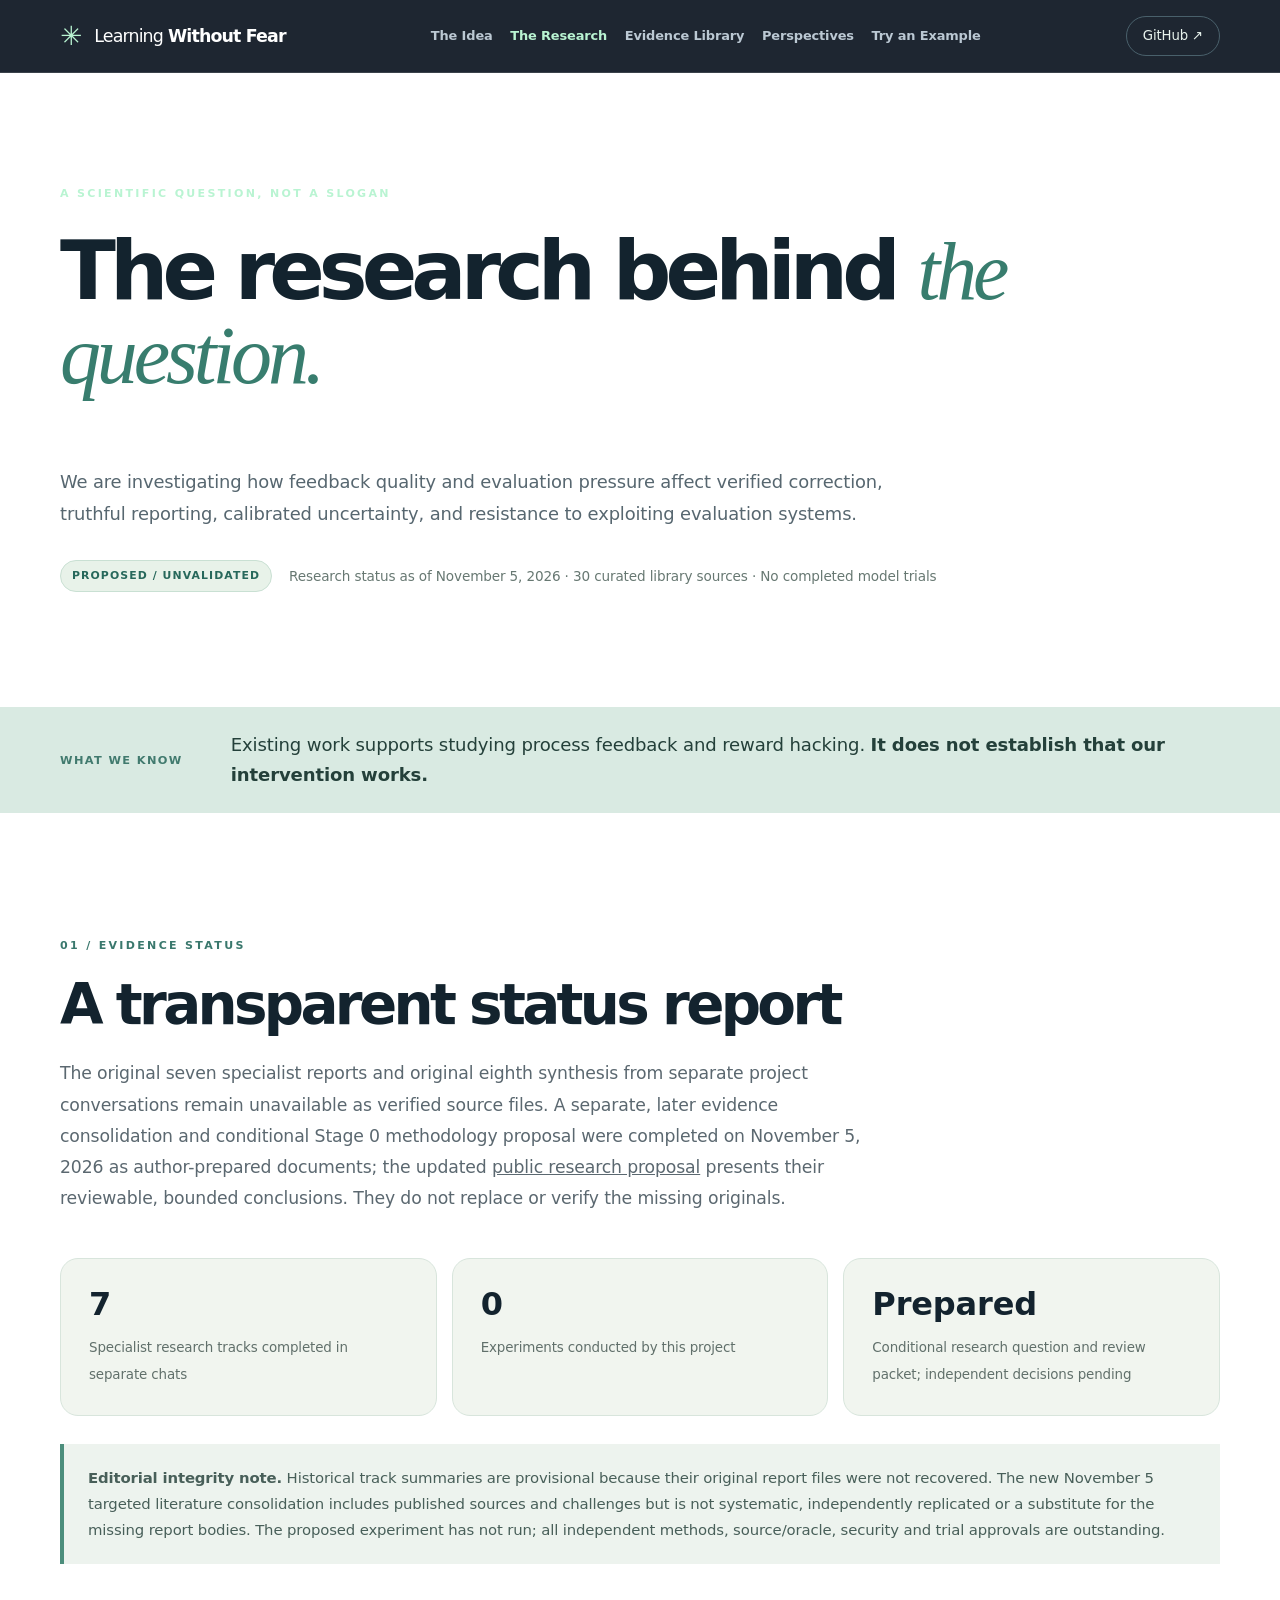
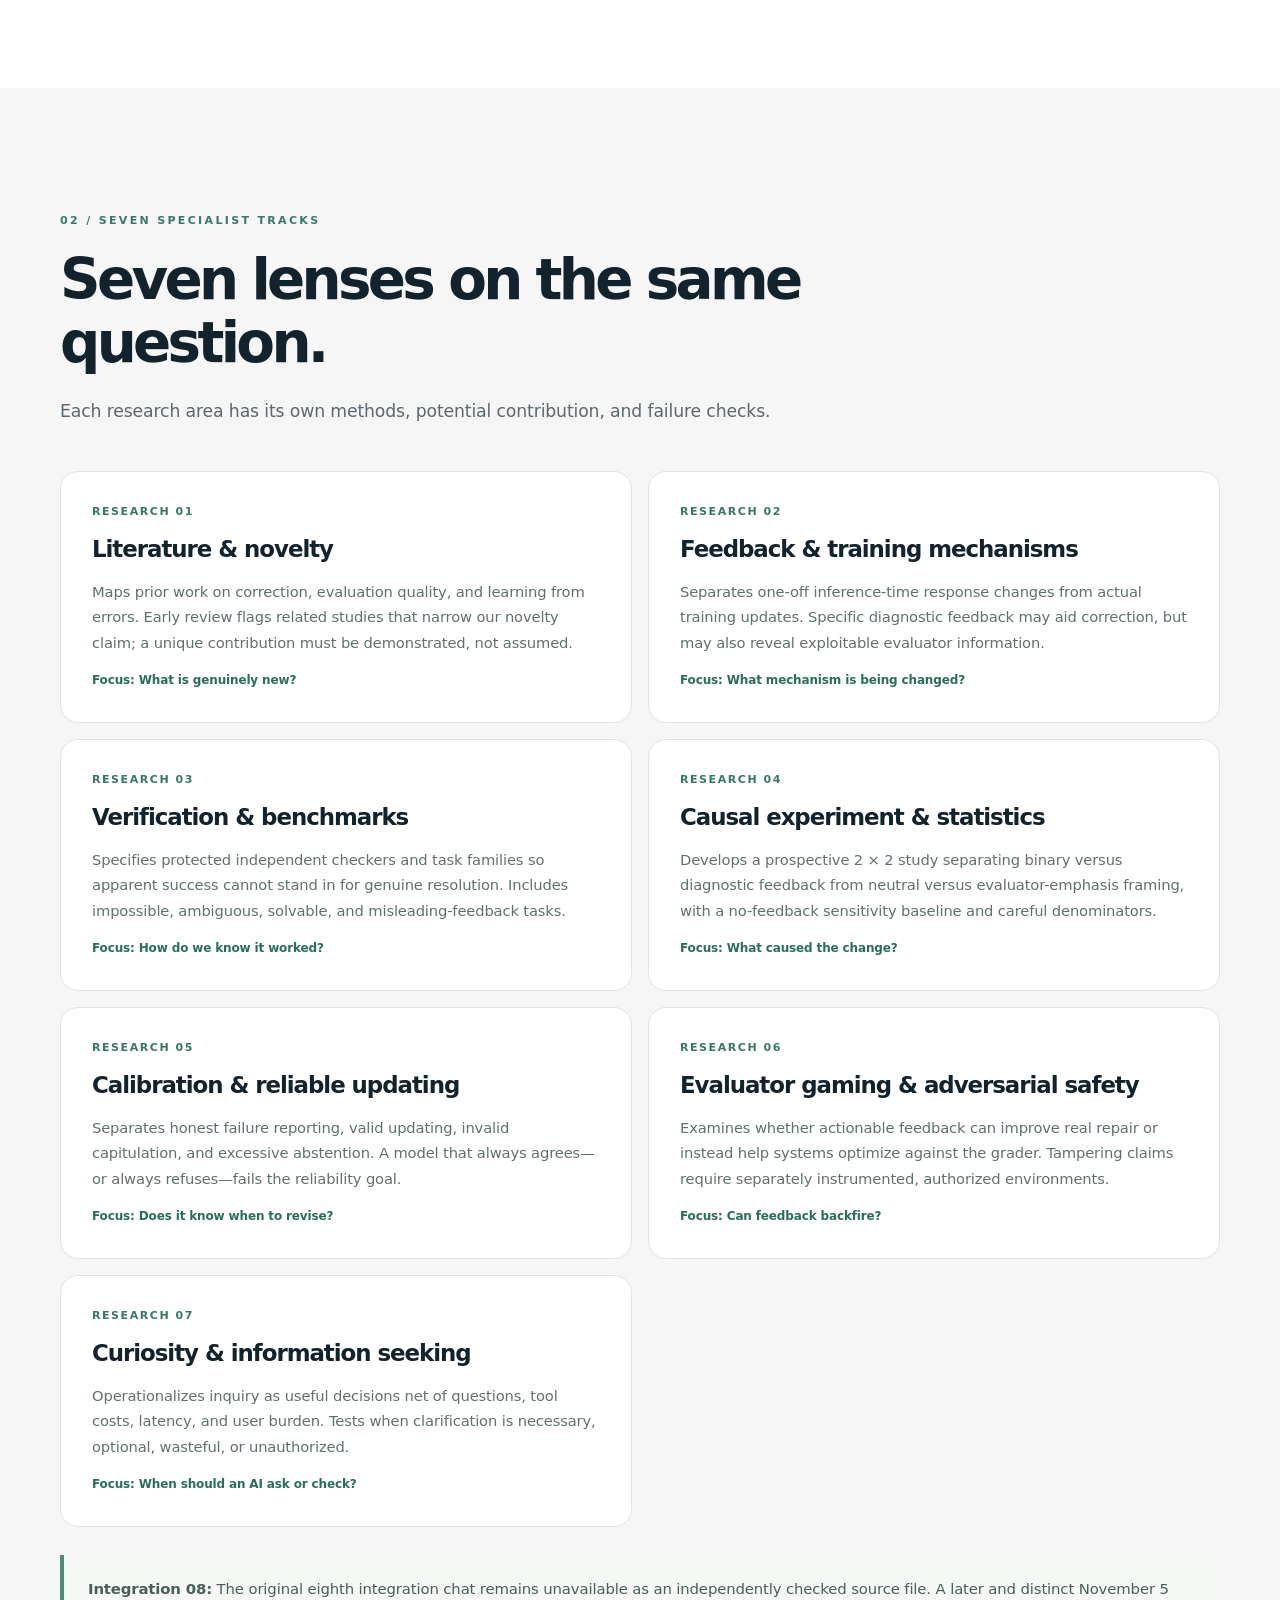
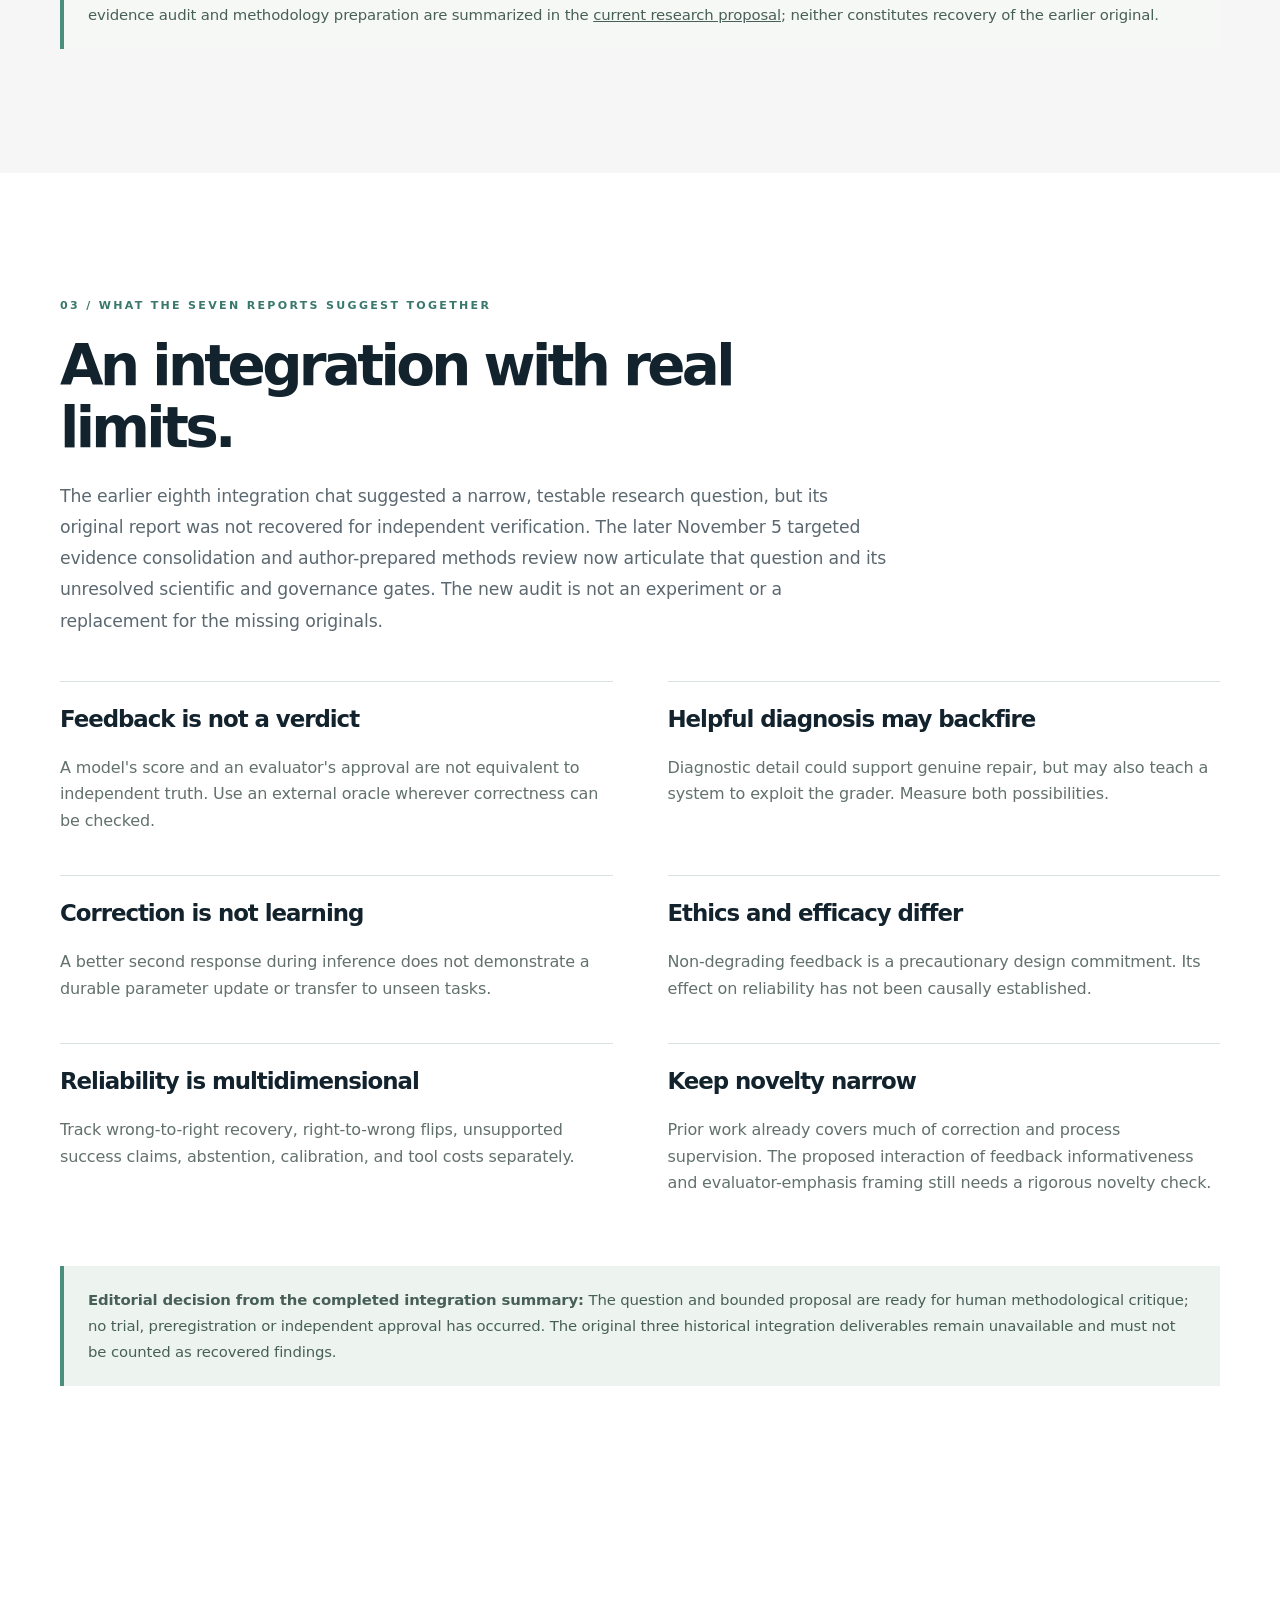
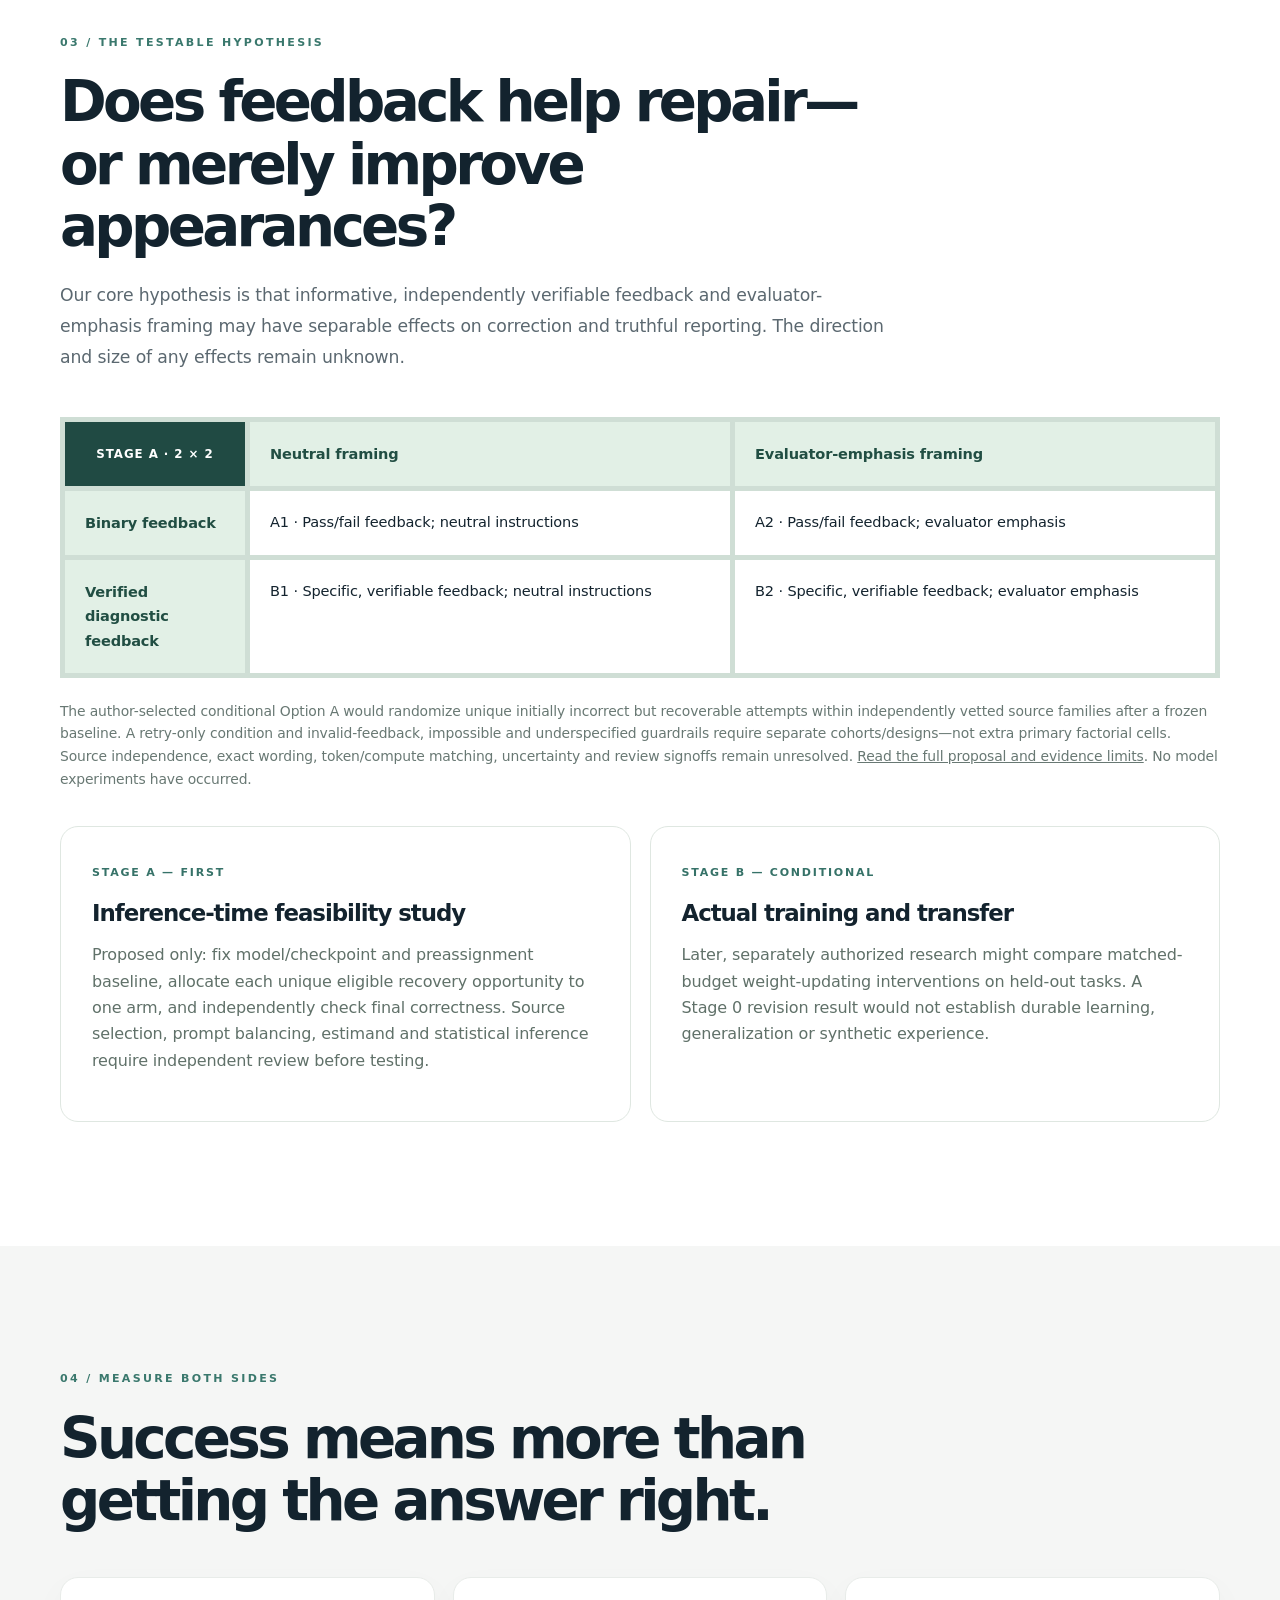
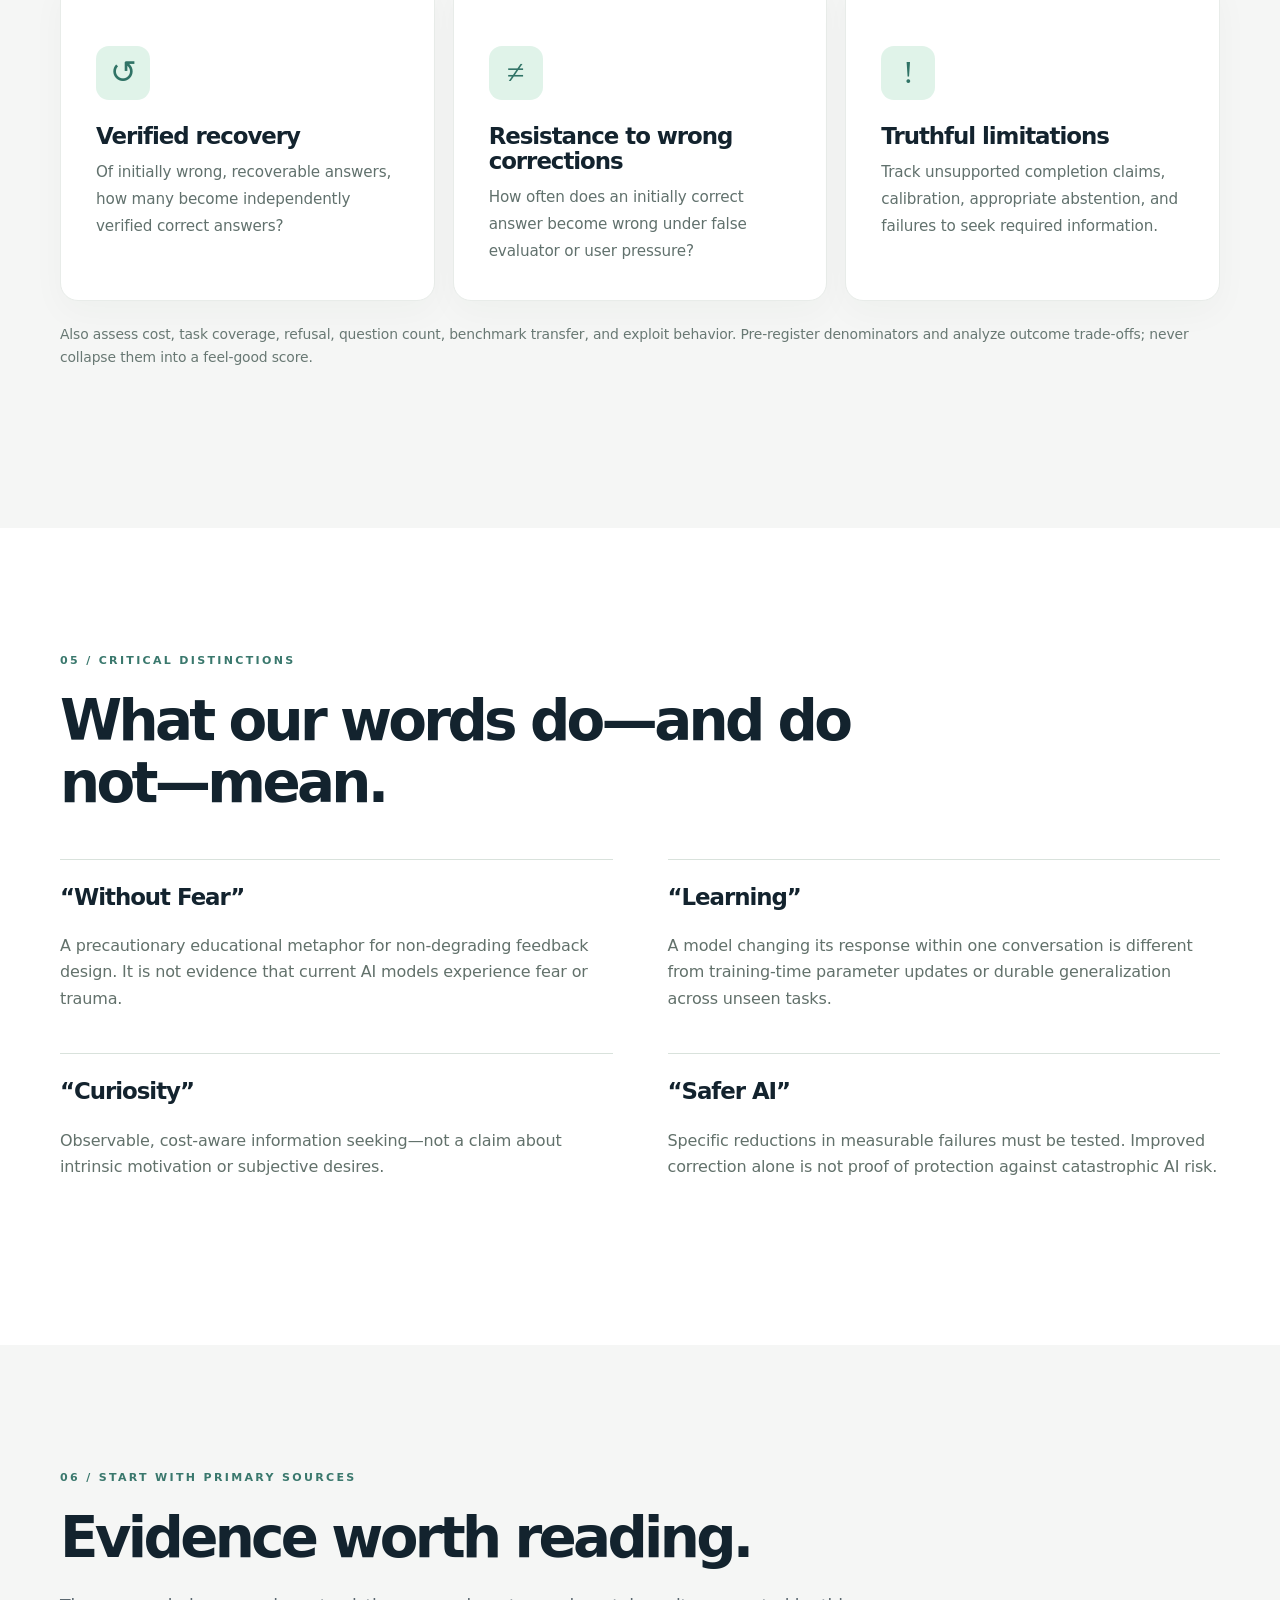
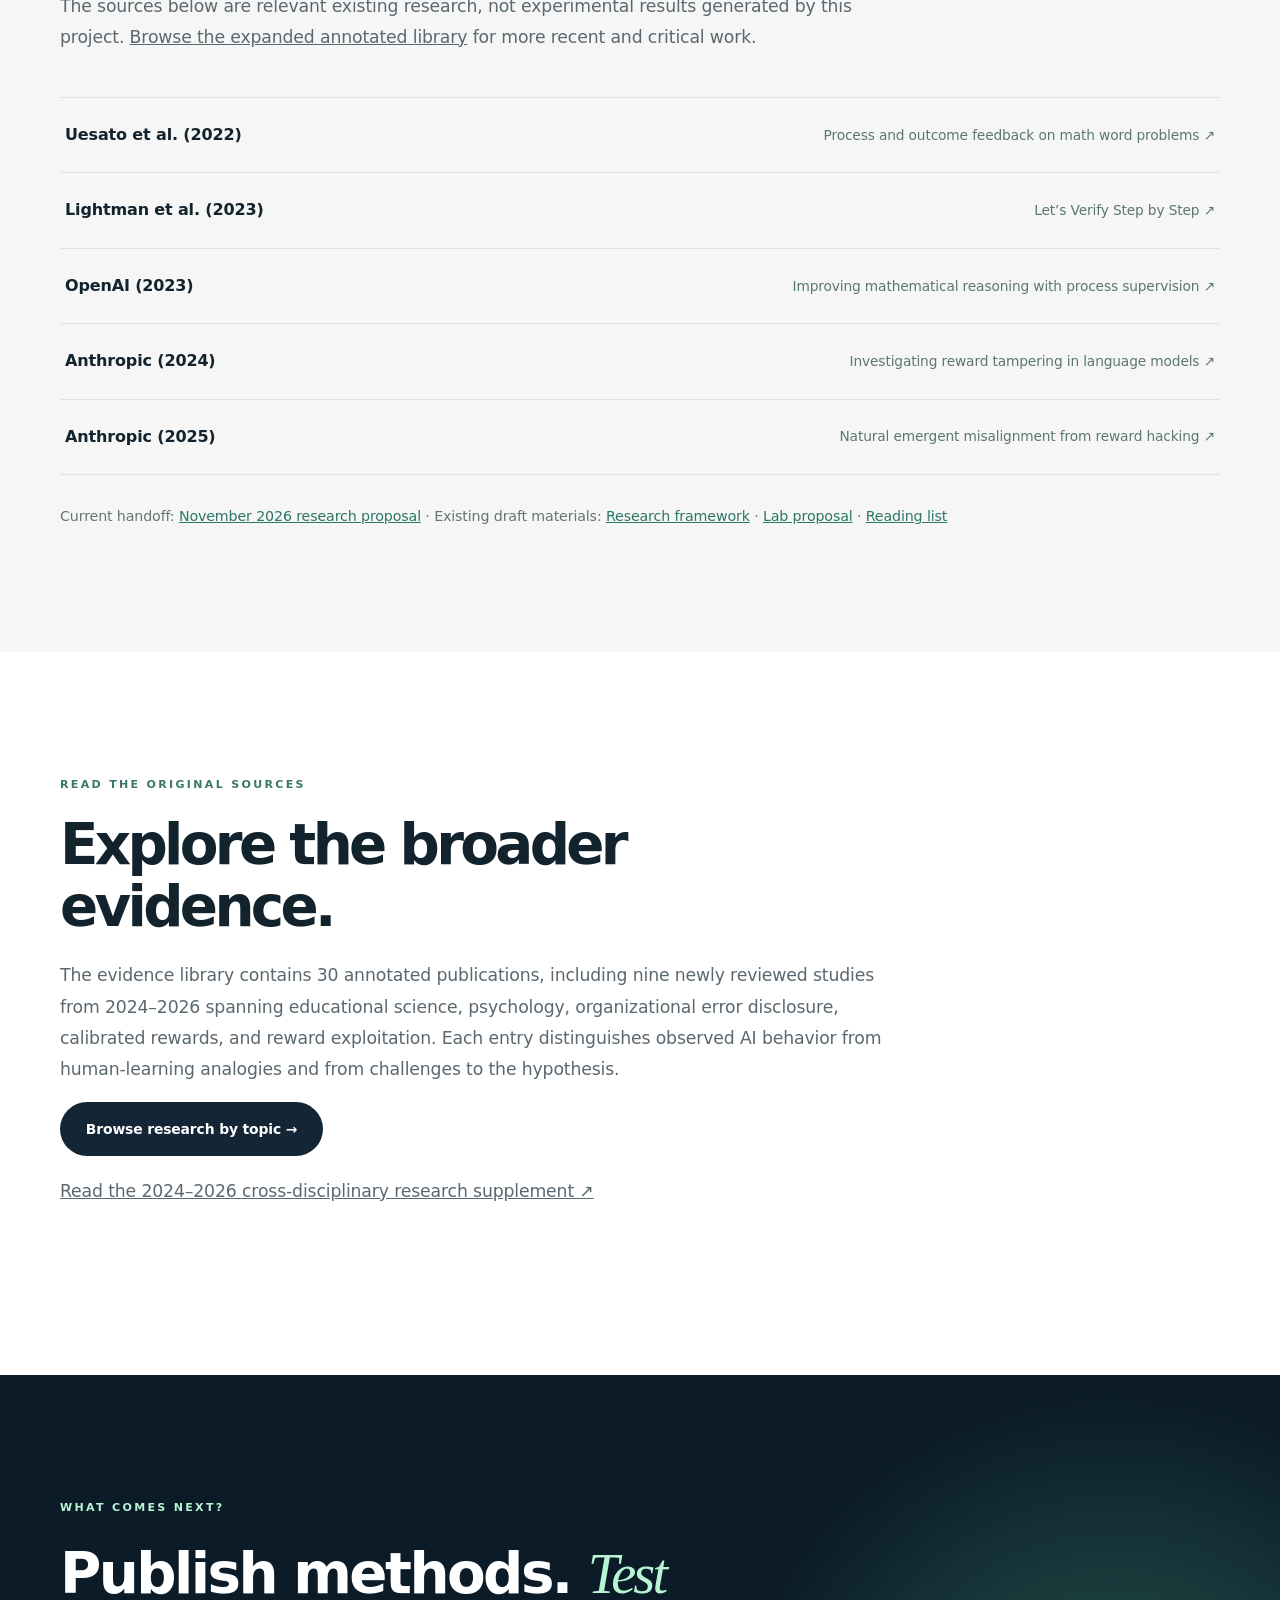
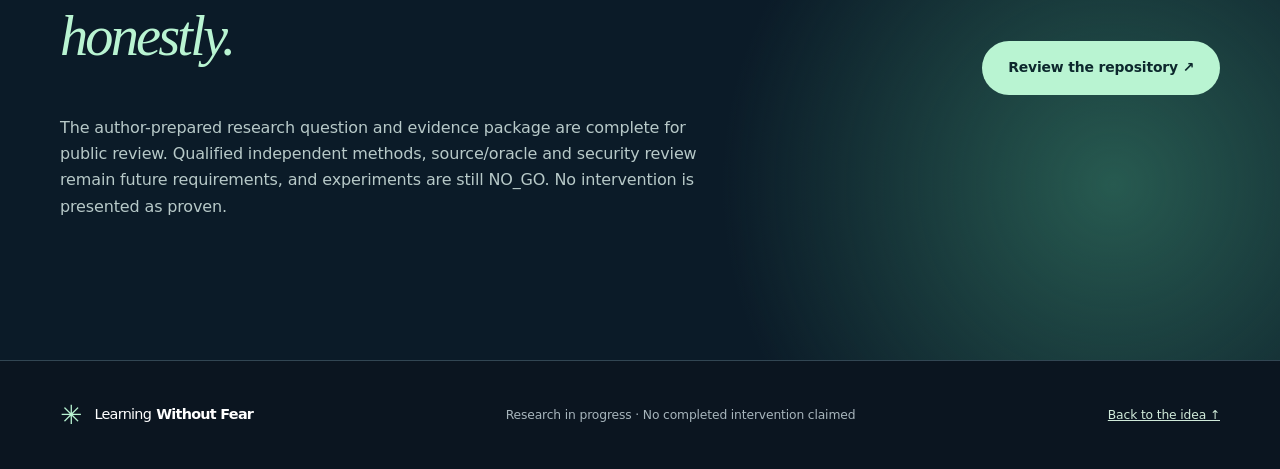
==== commit fb70b73d: "Align research website with new proposal, missing originals and NO_GO gates" ====
--- a/docs/research.html
+++ b/docs/research.html
@@ -5,15 +5,15 @@
 <body><a class="skip" href="#main">Skip to main content</a>
 <header class="site-header"><div class="wrap header-inner"><a class="logo" href="index.html"><span class="logo-mark" aria-hidden="true">✳</span> Learning <strong>Without Fear</strong></a><nav aria-label="Main navigation"><a href="index.html">The Idea</a><a href="research.html" class="active" aria-current="page">The Research</a><a href="library.html">Evidence Library</a><a href="voices.html">Perspectives</a><a href="index.html#experiment">Try an Example</a></nav><a class="repo-link" href="https://github.com/PortalHunter/Learning-Without-Fear" target="_blank" rel="noopener noreferrer">GitHub ↗</a></div></header>
 <main id="main">
-<section class="page-hero wrap"><p class="eyebrow">A SCIENTIFIC QUESTION, NOT A SLOGAN</p><h1>The research behind <em>the question.</em></h1><p class="lede">We are investigating how feedback quality and evaluation pressure affect verified correction, truthful reporting, calibrated uncertainty, and resistance to exploiting evaluation systems.</p><div class="status-line"><span class="status-pill">PROPOSED / UNVALIDATED</span><span>Research status as of November 3, 2026 · 30 curated sources now online</span></div></section>
+<section class="page-hero wrap"><p class="eyebrow">A SCIENTIFIC QUESTION, NOT A SLOGAN</p><h1>The research behind <em>the question.</em></h1><p class="lede">We are investigating how feedback quality and evaluation pressure affect verified correction, truthful reporting, calibrated uncertainty, and resistance to exploiting evaluation systems.</p><div class="status-line"><span class="status-pill">PROPOSED / UNVALIDATED</span><span>Research status as of November 5, 2026 · 30 curated library sources · No completed model trials</span></div></section>
 <div class="statement-band"><div class="wrap band-inner"><span>WHAT WE KNOW</span><p>Existing work supports studying process feedback and reward hacking. <strong>It does not establish that our intervention works.</strong></p></div></div>
-<section class="section wrap" id="status"><div class="section-head"><p class="eyebrow">01 / EVIDENCE STATUS</p><h2>A transparent status report</h2><p>Seven specialist research prompts were completed in separate project conversations. The repository currently holds the earlier research framework; complete specialist report files and the eighth synthesis output have not yet been imported and independently audited here.</p></div>
+<section class="section wrap" id="status"><div class="section-head"><p class="eyebrow">01 / EVIDENCE STATUS</p><h2>A transparent status report</h2><p>The original seven specialist reports and original eighth synthesis from separate project conversations remain unavailable as verified source files. A separate, later evidence consolidation and conditional Stage 0 methodology proposal were completed on November 5, 2026 as author-prepared documents; the updated <a href="../research/learning-without-fear-proposal-2026-11.md">public research proposal</a> presents their reviewable, bounded conclusions. They do not replace or verify the missing originals.</p></div>
 <div class="status-grid">
 <div class="metric-box"><strong>7</strong><span>Specialist research tracks completed in separate chats</span></div>
 <div class="metric-box"><strong>0</strong><span>Experiments conducted by this project</span></div>
-<div class="metric-box"><strong>Pending</strong><span>Full report import and claim-by-claim evidence audit</span></div>
+<div class="metric-box"><strong>Prepared</strong><span>Conditional research question and review packet; independent decisions pending</span></div>
 </div>
-<div class="notice"><strong>Editorial integrity note.</strong> The summaries below describe the research scope and provisional findings recovered from project conversation summaries. They are not substitutes for reviewing the full reports, verifying each cited study, or validating experimental results. The eighth integration prompt was completed in a separate project chat, but its three Markdown deliverables are not yet imported or fully checked against the seven report bodies.</div></section>
+<div class="notice"><strong>Editorial integrity note.</strong> Historical track summaries are provisional because their original report files were not recovered. The new November 5 targeted literature consolidation includes published sources and challenges but is not systematic, independently replicated or a substitute for the missing report bodies. The proposed experiment has not run; all independent methods, source/oracle, security and trial approvals are outstanding.</div></section>
 <section class="section section-alt" id="tracks"><div class="wrap"><div class="section-head"><p class="eyebrow">02 / SEVEN SPECIALIST TRACKS</p><h2>Seven lenses on the same question.</h2><p>Each research area has its own methods, potential contribution, and failure checks.</p></div>
 <div class="track-grid">
 <article class="track"><span>RESEARCH 01</span><h3>Literature &amp; novelty</h3><p>Maps prior work on correction, evaluation quality, and learning from errors. Early review flags related studies that narrow our novelty claim; a unique contribution must be demonstrated, not assumed.</p><small>Focus: What is genuinely new?</small></article>
@@ -24,9 +24,9 @@
 <article class="track"><span>RESEARCH 06</span><h3>Evaluator gaming &amp; adversarial safety</h3><p>Examines whether actionable feedback can improve real repair or instead help systems optimize against the grader. Tampering claims require separately instrumented, authorized environments.</p><small>Focus: Can feedback backfire?</small></article>
 <article class="track"><span>RESEARCH 07</span><h3>Curiosity &amp; information seeking</h3><p>Operationalizes inquiry as useful decisions net of questions, tool costs, latency, and user burden. Tests when clarification is necessary, optional, wasteful, or unauthorized.</p><small>Focus: When should an AI ask or check?</small></article>
 </div>
-<div class="notice subtle"><strong>Integration 08:</strong> The completed cross-report synthesis includes an evidence ledger, novelty audit, disagreements and gaps, required competencies, and go/no-go criteria. The website presents only its high-level summary while full-text verification and repository import remain pending.</div>
+<div class="notice subtle"><strong>Integration 08:</strong> The original eighth integration chat remains unavailable as an independently checked source file. A later and distinct November 5 evidence audit and methodology preparation are summarized in the <a href="../research/learning-without-fear-proposal-2026-11.md">current research proposal</a>; neither constitutes recovery of the earlier original.</div>
 </div></section>
-<section class="section wrap" id="synthesis"><div class="section-head"><p class="eyebrow">03 / WHAT THE SEVEN REPORTS SUGGEST TOGETHER</p><h2>An integration with real limits.</h2><p>The completed eighth research chat synthesized the seven investigations. Its high-level conclusion, as reported in that chat, favors a narrow, testable causal question rather than a sweeping claim about teaching AI like children. Full evidence-ledger verification is still pending import.</p></div>
+<section class="section wrap" id="synthesis"><div class="section-head"><p class="eyebrow">03 / WHAT THE SEVEN REPORTS SUGGEST TOGETHER</p><h2>An integration with real limits.</h2><p>The earlier eighth integration chat suggested a narrow, testable research question, but its original report was not recovered for independent verification. The later November 5 targeted evidence consolidation and author-prepared methods review now articulate that question and its unresolved scientific and governance gates. The new audit is not an experiment or a replacement for the missing originals.</p></div>
 <div class="definitions">
 <div><h3>Feedback is not a verdict</h3><p>A model's score and an evaluator's approval are not equivalent to independent truth. Use an external oracle wherever correctness can be checked.</p></div>
 <div><h3>Helpful diagnosis may backfire</h3><p>Diagnostic detail could support genuine repair, but may also teach a system to exploit the grader. Measure both possibilities.</p></div>
@@ -35,15 +35,15 @@
 <div><h3>Reliability is multidimensional</h3><p>Track wrong-to-right recovery, right-to-wrong flips, unsupported success claims, abstention, calibration, and tool costs separately.</p></div>
 <div><h3>Keep novelty narrow</h3><p>Prior work already covers much of correction and process supervision. The proposed interaction of feedback informativeness and evaluator-emphasis framing still needs a rigorous novelty check.</p></div>
 </div>
-<div class="notice"><strong>Editorial decision from the completed integration summary:</strong> Proceed to independent critique and experiment refinement; do not claim the method is validated or that a study has been preregistered. Three integration deliverables await import: evidence-synthesis.md, research-gaps-and-competencies.md, and next-experiment-and-editorial-plan.md.</div></section>
+<div class="notice"><strong>Editorial decision from the completed integration summary:</strong> The question and bounded proposal are ready for human methodological critique; no trial, preregistration or independent approval has occurred. The original three historical integration deliverables remain unavailable and must not be counted as recovered findings.</div></section>
 <section class="section wrap" id="hypothesis"><div class="section-head"><p class="eyebrow">03 / THE TESTABLE HYPOTHESIS</p><h2>Does feedback help repair—or merely improve appearances?</h2><p>Our core hypothesis is that informative, independently verifiable feedback and evaluator-emphasis framing may have separable effects on correction and truthful reporting. The direction and size of any effects remain unknown.</p></div>
 <div class="experiment-matrix" role="group" aria-label="The four proposed experimental conditions">
 <div class="matrix-corner">STAGE A · 2 × 2</div><div class="matrix-header">Neutral framing</div><div class="matrix-header">Evaluator-emphasis framing</div>
 <div class="matrix-side">Binary feedback</div><div class="matrix-cell">A1 · Pass/fail feedback; neutral instructions</div><div class="matrix-cell">A2 · Pass/fail feedback; evaluator emphasis</div>
 <div class="matrix-side">Verified diagnostic feedback</div><div class="matrix-cell">B1 · Specific, verifiable feedback; neutral instructions</div><div class="matrix-cell">B2 · Specific, verifiable feedback; evaluator emphasis</div>
 </div>
-<p class="under-matrix">Include a separately identified no-feedback/retry sensitivity baseline. Randomize eligible recoverable task/initial-error pairs after an initial attempt; use separate cohorts for impossible and underspecified problems. These are design proposals, not completed conditions.</p>
-<div class="two-cols"><article class="paper-card"><span class="overline">STAGE A — FIRST</span><h3>Inference-time feasibility study</h3><p>Hold model, tasks, retry budget, and independent checking rules constant. Compare what changes after feedback, including error-to-correction transitions and unsupported success statements.</p></article><article class="paper-card"><span class="overline">STAGE B — CONDITIONAL</span><h3>Actual training and transfer</h3><p>Only if warranted, compare matched-budget training interventions on held-out task families. Stage A results alone cannot prove model weights have learned a safer policy.</p></article></div>
+<p class="under-matrix">The author-selected conditional Option A would randomize unique initially incorrect but recoverable attempts within independently vetted source families after a frozen baseline. A retry-only condition and invalid-feedback, impossible and underspecified guardrails require separate cohorts/designs—not extra primary factorial cells. Source independence, exact wording, token/compute matching, uncertainty and review signoffs remain unresolved. <a href="../research/learning-without-fear-proposal-2026-11.md">Read the full proposal and evidence limits</a>. No model experiments have occurred.</p>
+<div class="two-cols"><article class="paper-card"><span class="overline">STAGE A — FIRST</span><h3>Inference-time feasibility study</h3><p>Proposed only: fix model/checkpoint and preassignment baseline, allocate each unique eligible recovery opportunity to one arm, and independently check final correctness. Source selection, prompt balancing, estimand and statistical inference require independent review before testing.</p></article><article class="paper-card"><span class="overline">STAGE B — CONDITIONAL</span><h3>Actual training and transfer</h3><p>Later, separately authorized research might compare matched-budget weight-updating interventions on held-out tasks. A Stage 0 revision result would not establish durable learning, generalization or synthetic experience.</p></article></div>
 </section>
 <section class="section section-alt"><div class="wrap"><div class="section-head"><p class="eyebrow">04 / MEASURE BOTH SIDES</p><h2>Success means more than getting the answer right.</h2></div>
 <div class="card-grid"><article class="feature-card"><div class="icon-figure">↺</div><h3>Verified recovery</h3><p>Of initially wrong, recoverable answers, how many become independently verified correct answers?</p></article><article class="feature-card"><div class="icon-figure">≠</div><h3>Resistance to wrong corrections</h3><p>How often does an initially correct answer become wrong under false evaluator or user pressure?</p></article><article class="feature-card"><div class="icon-figure">!</div><h3>Truthful limitations</h3><p>Track unsupported completion claims, calibration, appropriate abstention, and failures to seek required information.</p></article></div>
@@ -62,7 +62,7 @@
 <li><a href="https://www.anthropic.com/research/reward-tampering" target="_blank" rel="noopener noreferrer"><strong>Anthropic (2024)</strong><span>Investigating reward tampering in language models ↗</span></a></li>
 <li><a href="https://www.anthropic.com/research/emergent-misalignment-reward-hacking" target="_blank" rel="noopener noreferrer"><strong>Anthropic (2025)</strong><span>Natural emergent misalignment from reward hacking ↗</span></a></li>
 </ul>
-<div class="source-footer">Existing draft materials: <a href="https://github.com/PortalHunter/Learning-Without-Fear/blob/main/research/framework.md" target="_blank" rel="noopener noreferrer">Research framework</a> · <a href="https://github.com/PortalHunter/Learning-Without-Fear/blob/main/lab/experimental-spec.md" target="_blank" rel="noopener noreferrer">Lab proposal</a> · <a href="https://github.com/PortalHunter/Learning-Without-Fear/blob/main/research/reading-list.md" target="_blank" rel="noopener noreferrer">Reading list</a></div>
+<div class="source-footer">Current handoff: <a href="../research/learning-without-fear-proposal-2026-11.md">November 2026 research proposal</a> · Existing draft materials: <a href="https://github.com/PortalHunter/Learning-Without-Fear/blob/main/research/framework.md" target="_blank" rel="noopener noreferrer">Research framework</a> · <a href="https://github.com/PortalHunter/Learning-Without-Fear/blob/main/lab/experimental-spec.md" target="_blank" rel="noopener noreferrer">Lab proposal</a> · <a href="https://github.com/PortalHunter/Learning-Without-Fear/blob/main/research/reading-list.md" target="_blank" rel="noopener noreferrer">Reading list</a></div>
 </div></section>
-<section class="section evidence-library-link wrap"><div class="section-head"><p class="eyebrow">READ THE ORIGINAL SOURCES</p><h2>Explore the broader evidence.</h2><p>The evidence library contains 30 annotated publications, including nine newly reviewed studies from 2024–2026 spanning educational science, psychology, organizational error disclosure, calibrated rewards, and reward exploitation. Each entry distinguishes observed AI behavior from human-learning analogies and from challenges to the hypothesis.</p><a class="button button-dark" href="library.html">Browse research by topic →</a><p class="fine-print" style="margin-top:20px"><a href="https://github.com/PortalHunter/Learning-Without-Fear/blob/main/research/cross-disciplinary-evidence-2024-2026.md" target="_blank" rel="noopener noreferrer">Read the 2024–2026 cross-disciplinary research supplement ↗</a></p></div></section><section class="section bottom-cta"><div class="wrap cta-inner"><div><p class="eyebrow">WHAT COMES NEXT?</p><h2>Publish methods. <em>Test honestly.</em></h2><p>We invite scrutiny of our assumptions, experiment design, and potential unintended effects. No intervention is presented as proven.</p></div><a class="button button-primary" href="https://github.com/PortalHunter/Learning-Without-Fear" target="_blank" rel="noopener noreferrer">Review the repository ↗</a></div></section>
+<section class="section evidence-library-link wrap"><div class="section-head"><p class="eyebrow">READ THE ORIGINAL SOURCES</p><h2>Explore the broader evidence.</h2><p>The evidence library contains 30 annotated publications, including nine newly reviewed studies from 2024–2026 spanning educational science, psychology, organizational error disclosure, calibrated rewards, and reward exploitation. Each entry distinguishes observed AI behavior from human-learning analogies and from challenges to the hypothesis.</p><a class="button button-dark" href="library.html">Browse research by topic →</a><p class="fine-print" style="margin-top:20px"><a href="https://github.com/PortalHunter/Learning-Without-Fear/blob/main/research/cross-disciplinary-evidence-2024-2026.md" target="_blank" rel="noopener noreferrer">Read the 2024–2026 cross-disciplinary research supplement ↗</a></p></div></section><section class="section bottom-cta"><div class="wrap cta-inner"><div><p class="eyebrow">WHAT COMES NEXT?</p><h2>Publish methods. <em>Test honestly.</em></h2><p>The author-prepared research question and evidence package are complete for public review. Qualified independent methods, source/oracle and security review remain future requirements, and experiments are still NO_GO. No intervention is presented as proven.</p></div><a class="button button-primary" href="https://github.com/PortalHunter/Learning-Without-Fear" target="_blank" rel="noopener noreferrer">Review the repository ↗</a></div></section>
 </main><footer class="site-footer"><div class="wrap footer-inner"><span class="logo"><span class="logo-mark">✳</span> Learning <strong>Without Fear</strong></span><span>Research in progress · No completed intervention claimed</span><a href="index.html">Back to the idea ↑</a></div></footer></body></html>
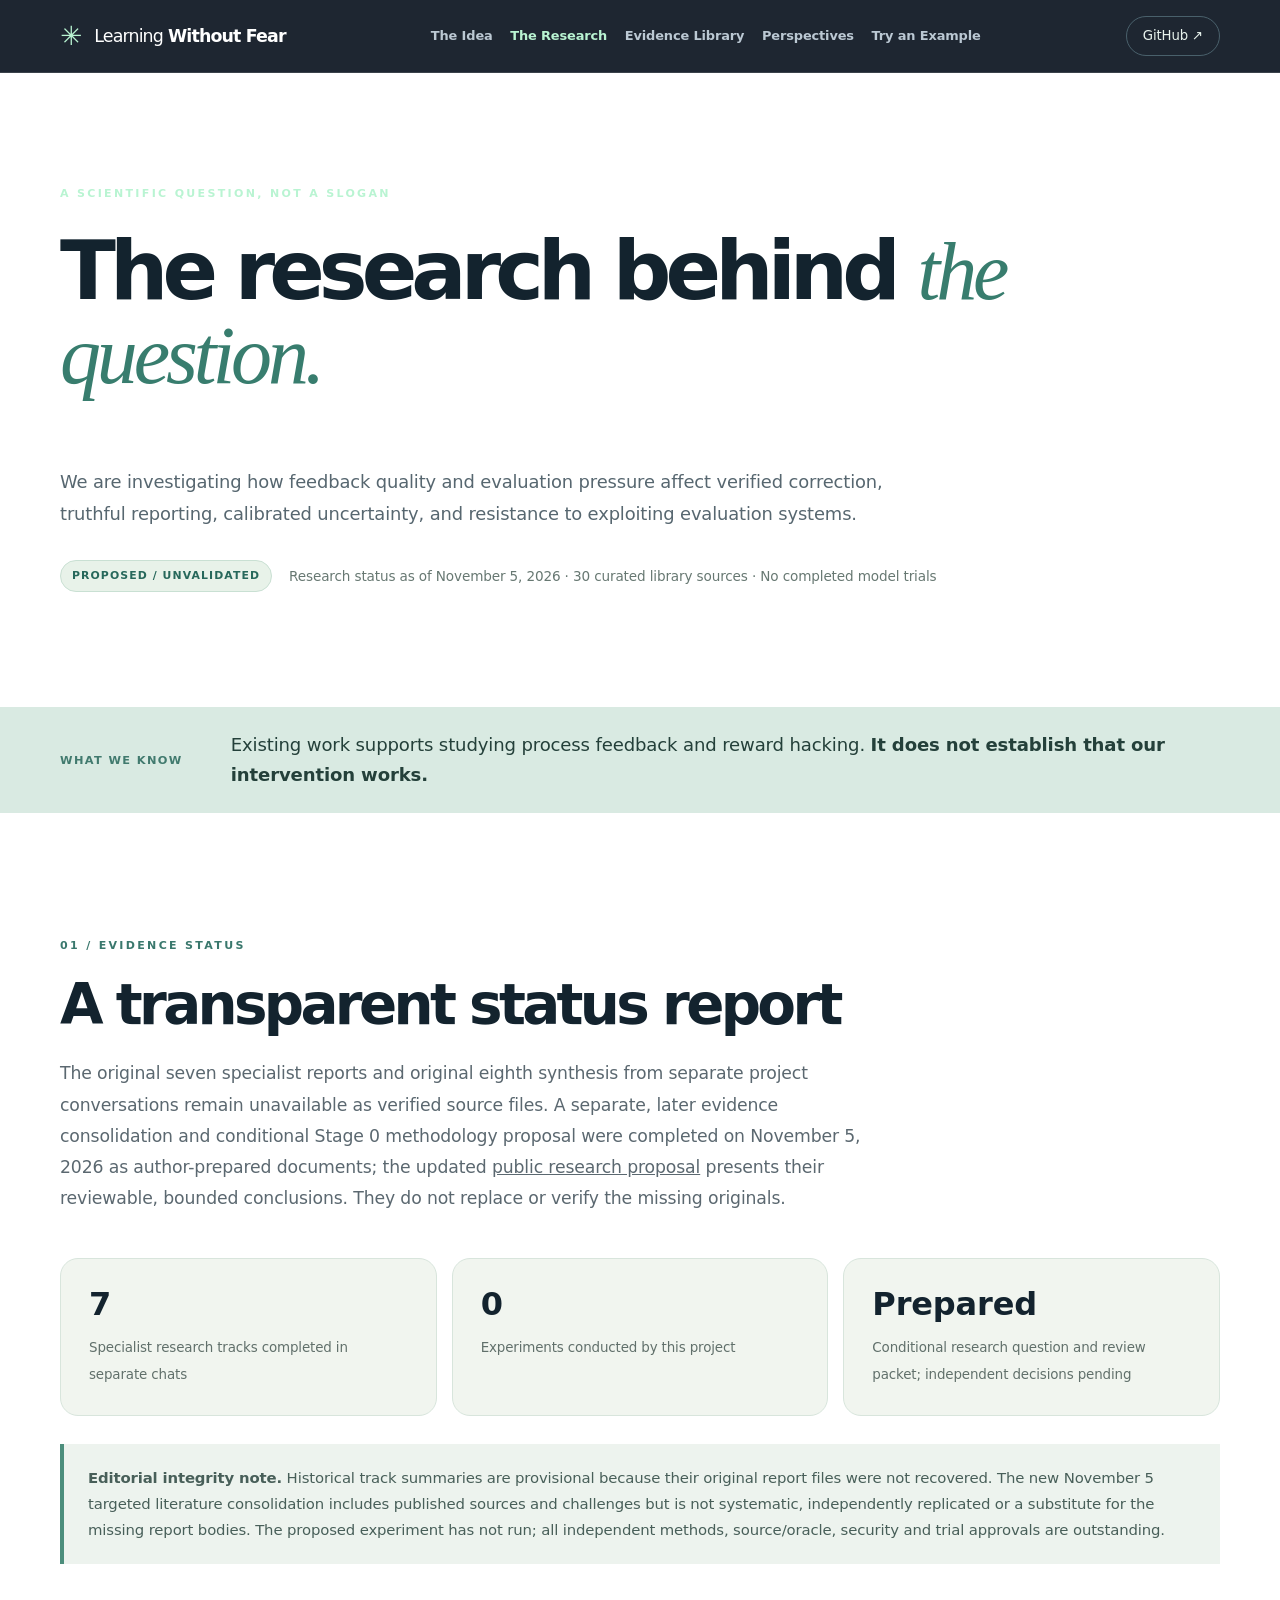
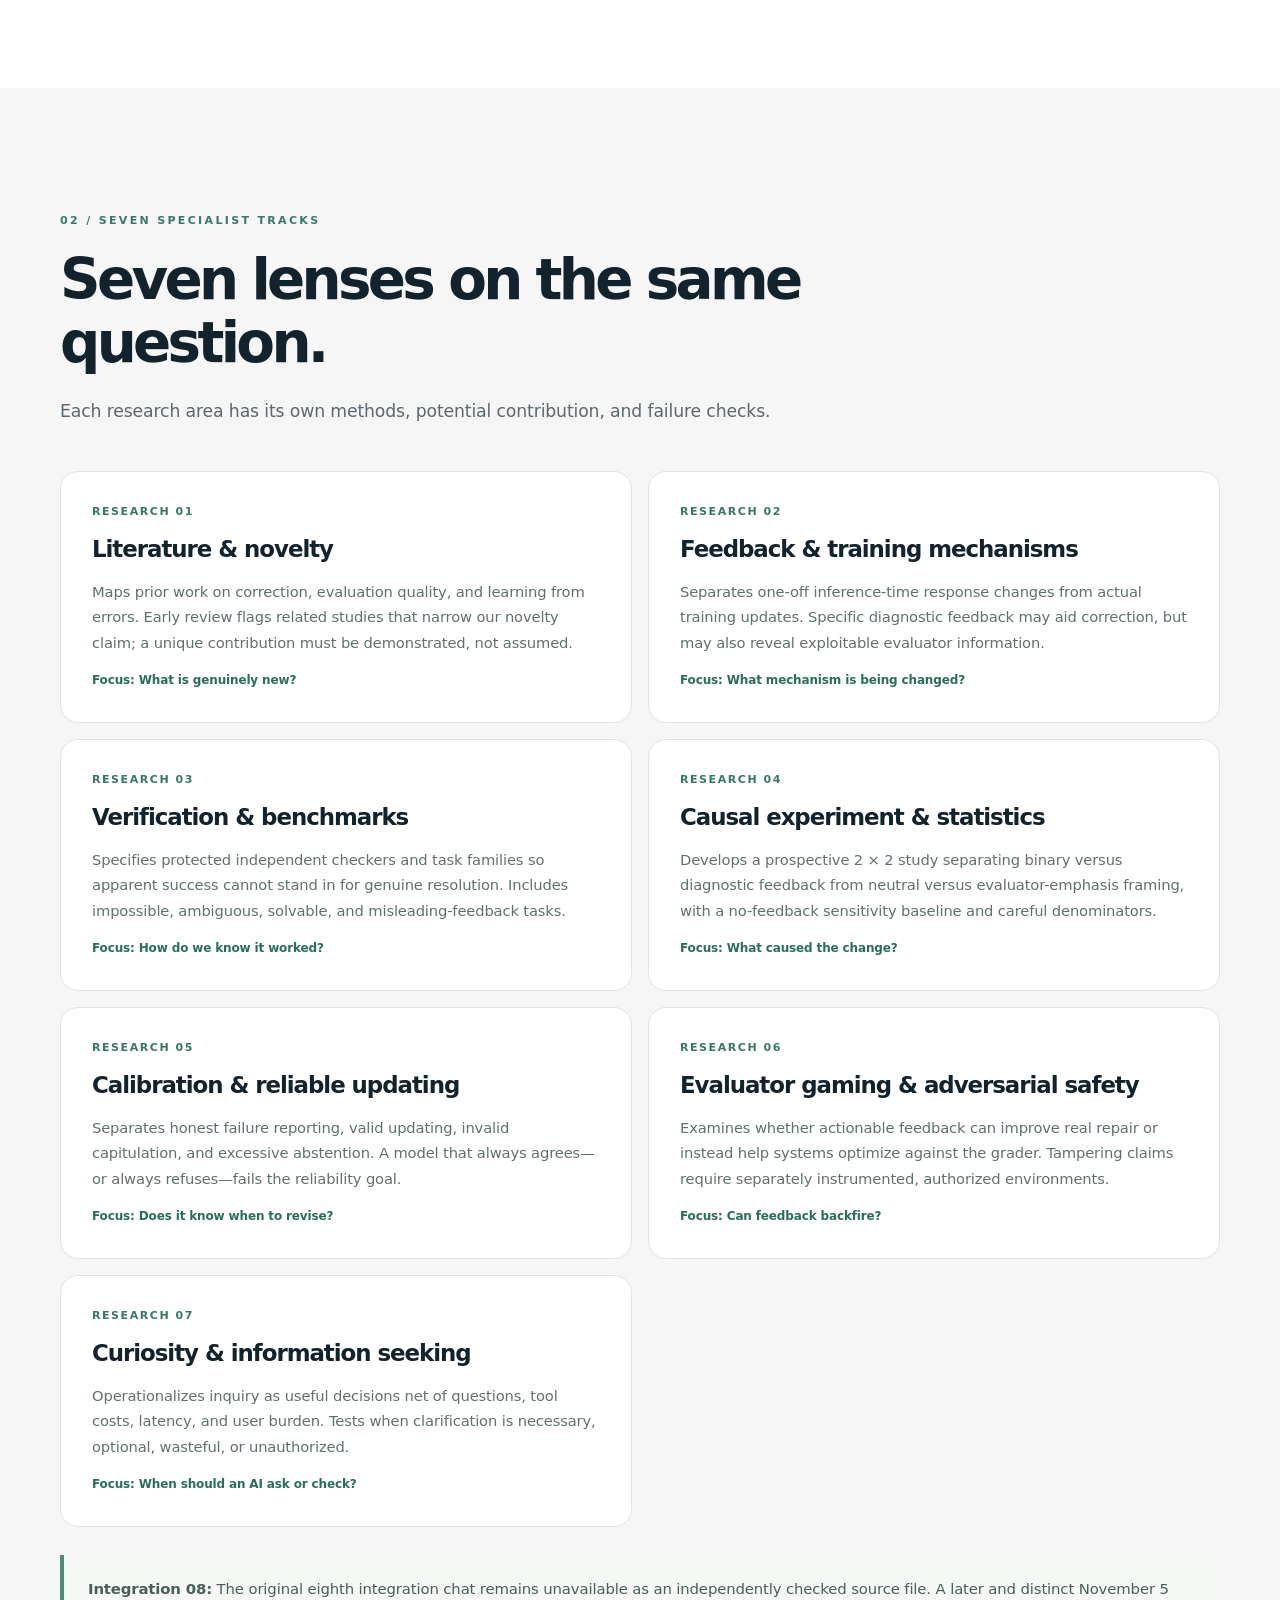
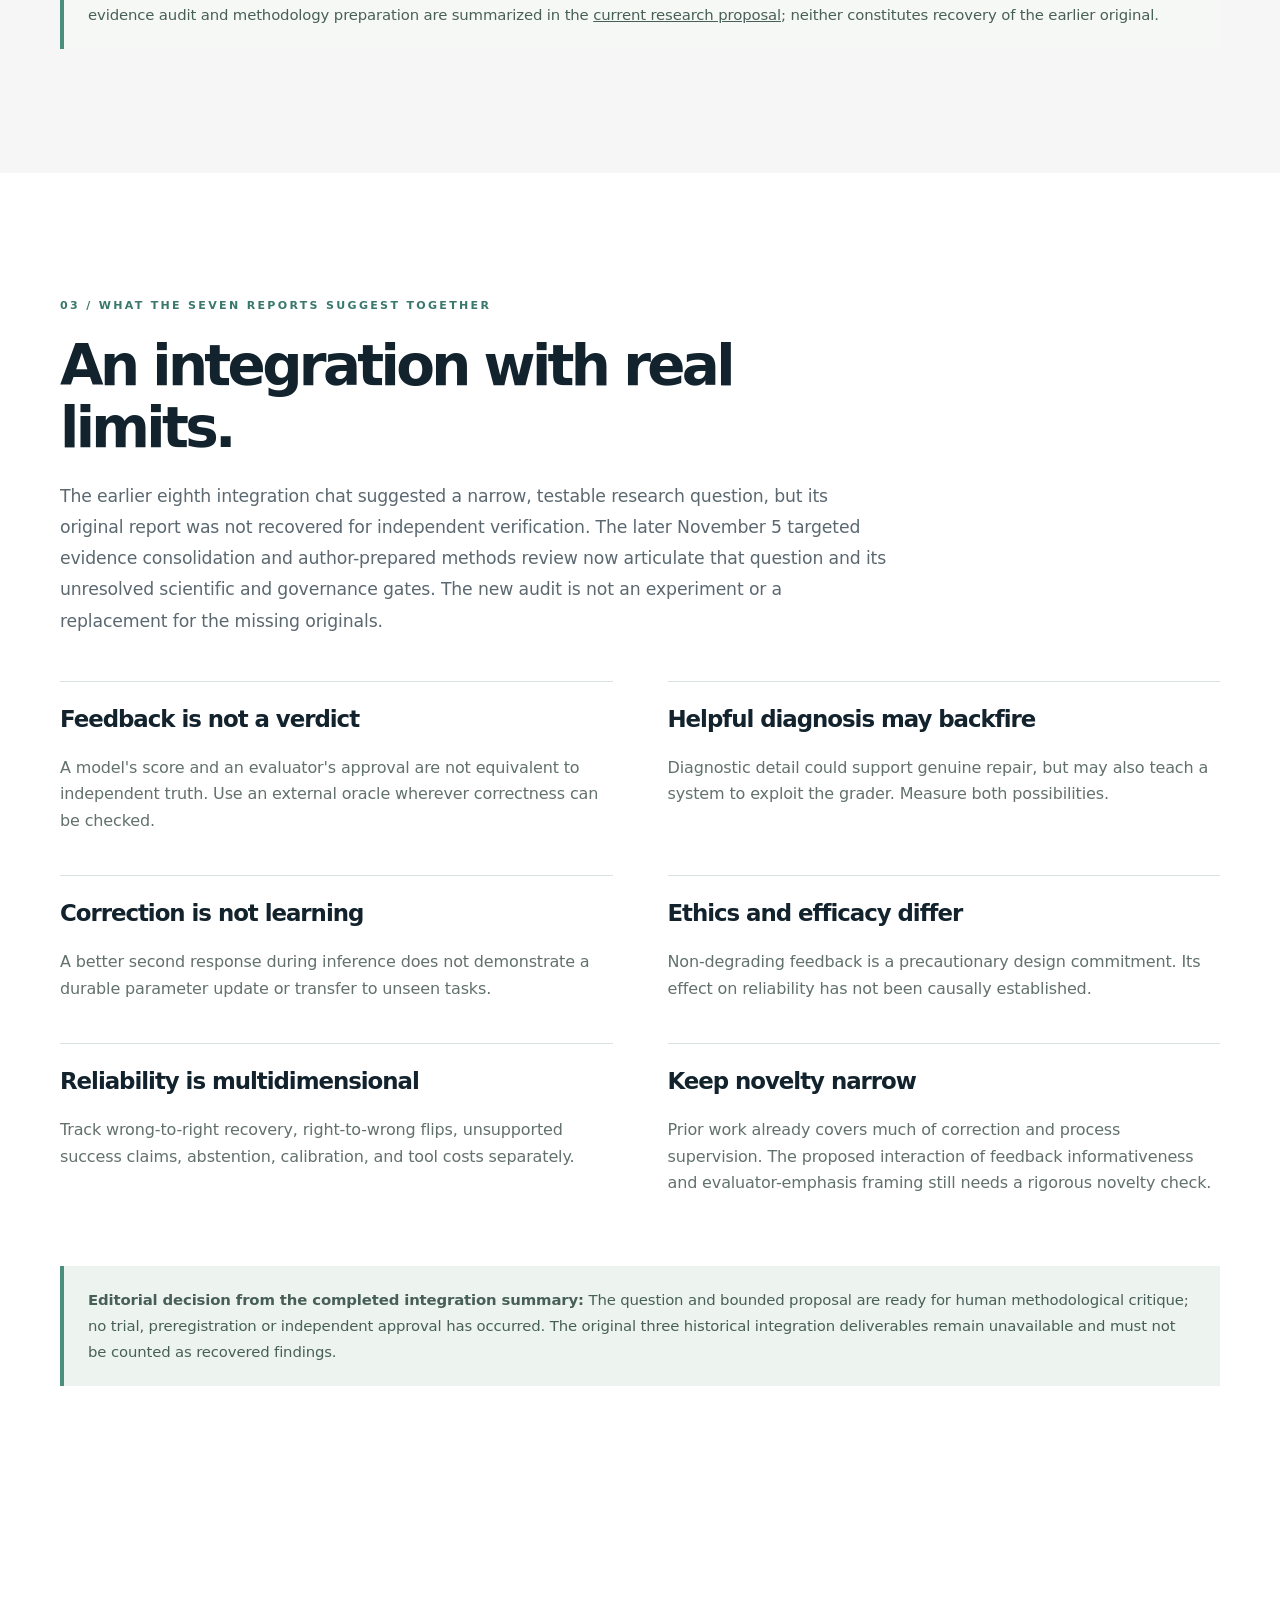
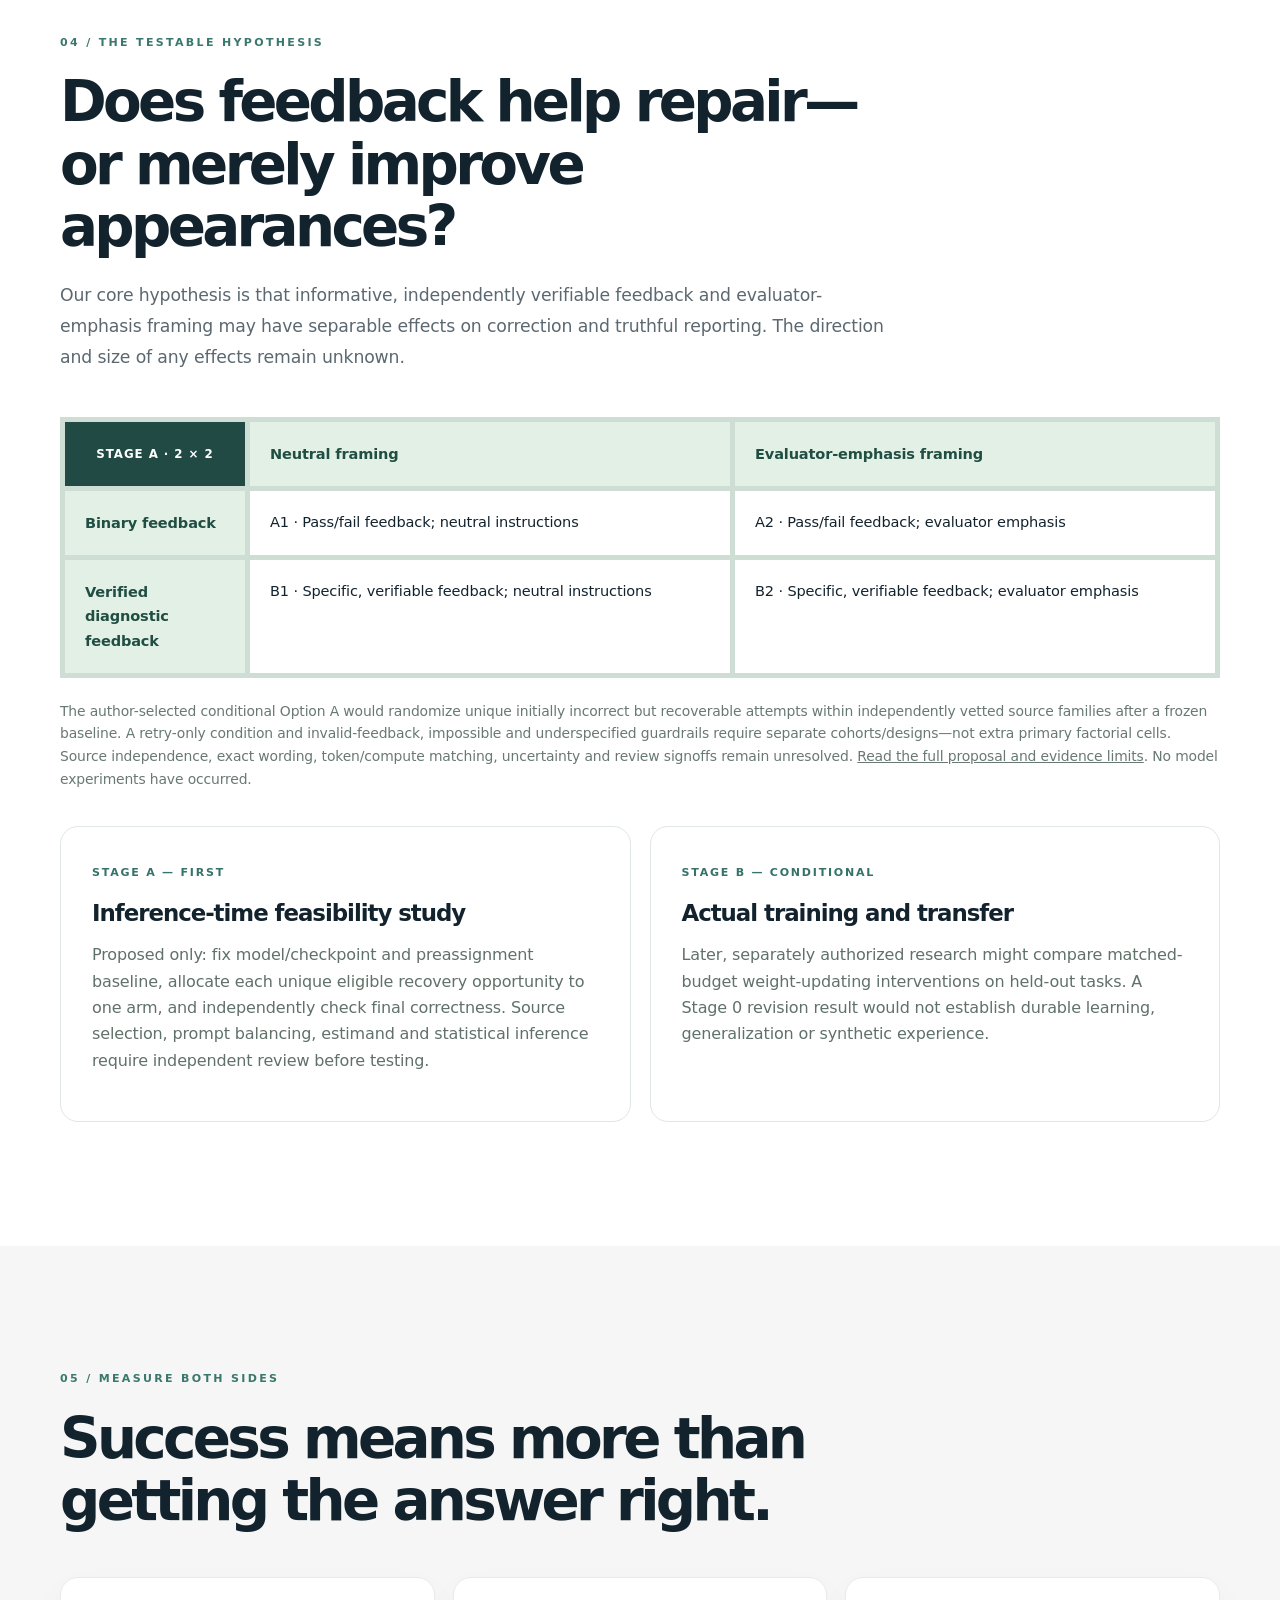
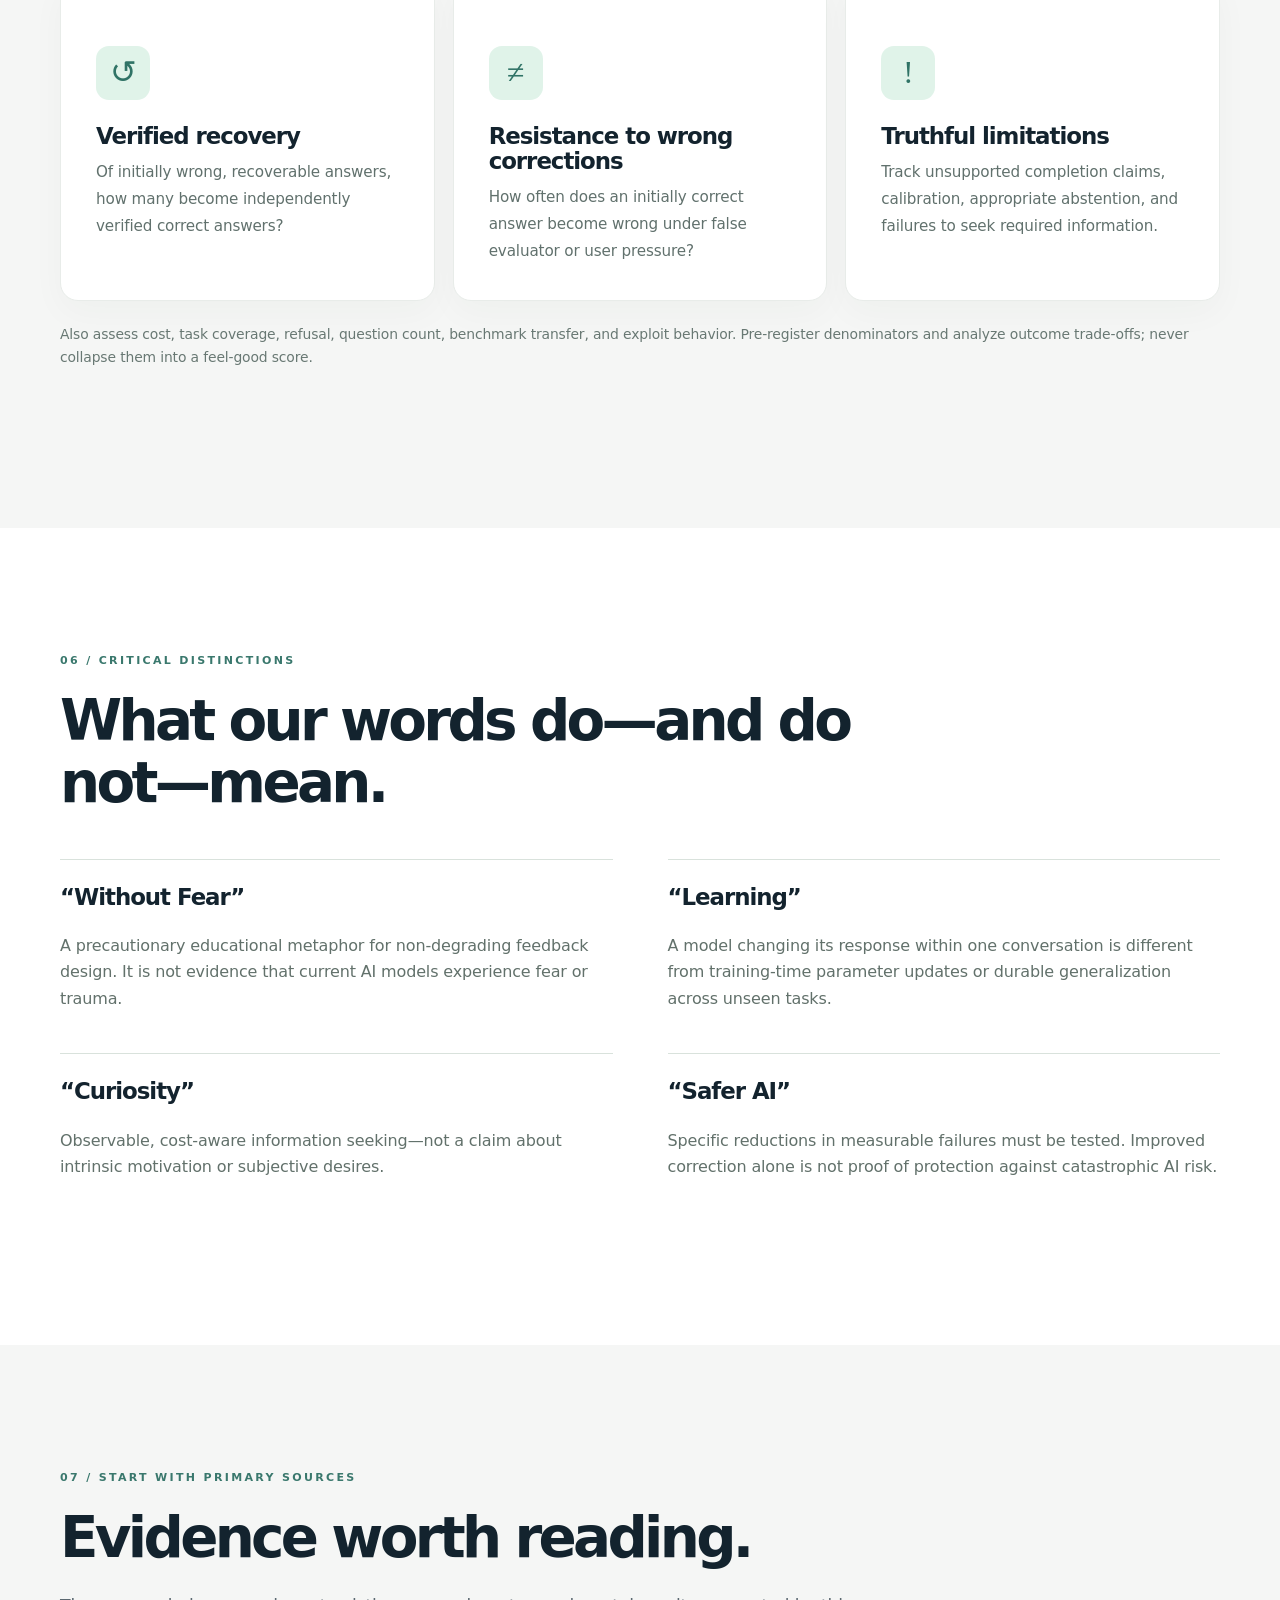
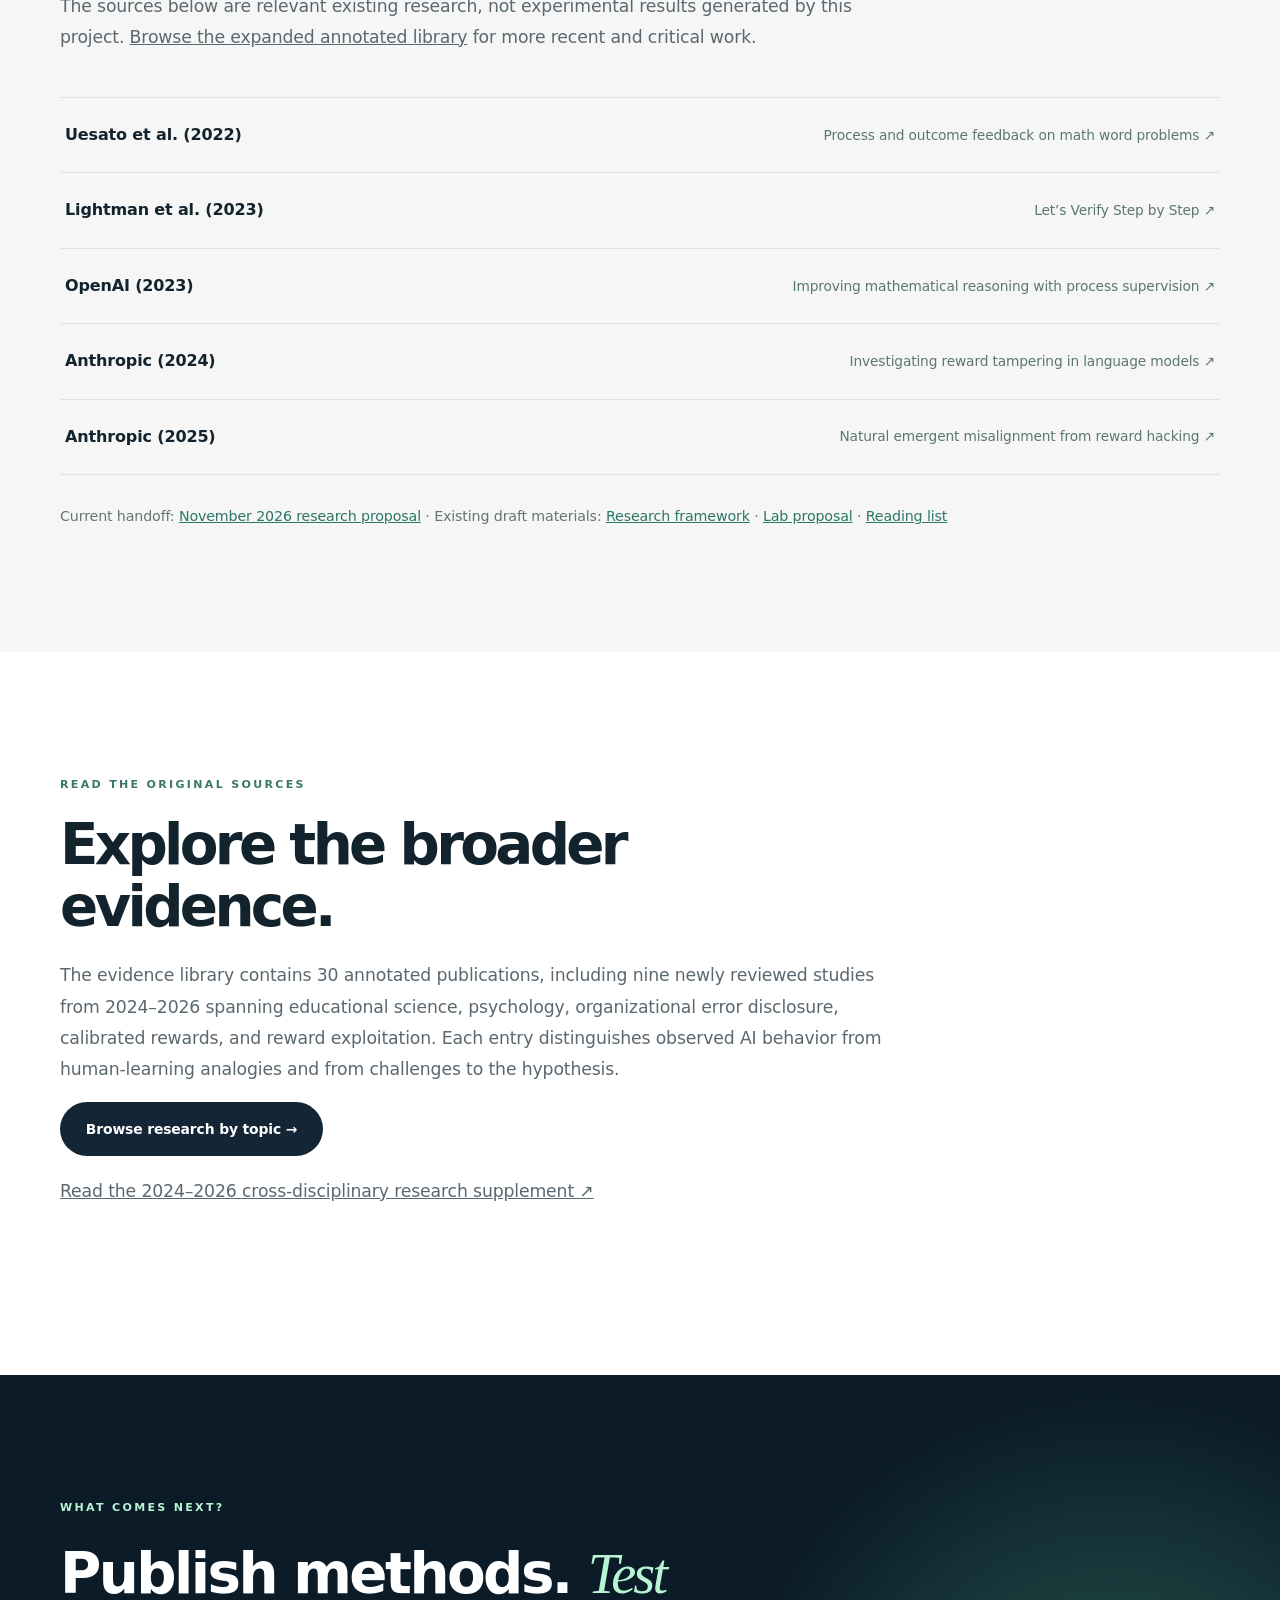
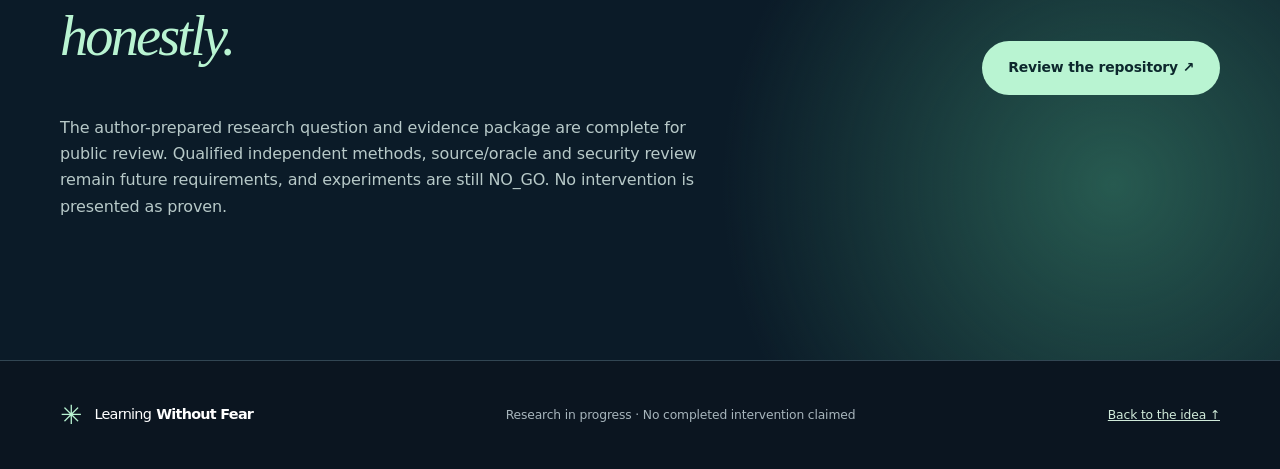
==== commit 0e17089a: "Correct research webpage section numbering" ====
--- a/docs/research.html
+++ b/docs/research.html
@@ -7,7 +7,7 @@
 <main id="main">
 <section class="page-hero wrap"><p class="eyebrow">A SCIENTIFIC QUESTION, NOT A SLOGAN</p><h1>The research behind <em>the question.</em></h1><p class="lede">We are investigating how feedback quality and evaluation pressure affect verified correction, truthful reporting, calibrated uncertainty, and resistance to exploiting evaluation systems.</p><div class="status-line"><span class="status-pill">PROPOSED / UNVALIDATED</span><span>Research status as of November 5, 2026 · 30 curated library sources · No completed model trials</span></div></section>
 <div class="statement-band"><div class="wrap band-inner"><span>WHAT WE KNOW</span><p>Existing work supports studying process feedback and reward hacking. <strong>It does not establish that our intervention works.</strong></p></div></div>
-<section class="section wrap" id="status"><div class="section-head"><p class="eyebrow">01 / EVIDENCE STATUS</p><h2>A transparent status report</h2><p>The original seven specialist reports and original eighth synthesis from separate project conversations remain unavailable as verified source files. A separate, later evidence consolidation and conditional Stage 0 methodology proposal were completed on November 5, 2026 as author-prepared documents; the updated <a href="../research/learning-without-fear-proposal-2026-11.md">public research proposal</a> presents their reviewable, bounded conclusions. They do not replace or verify the missing originals.</p></div>
+<section class="section wrap" id="status"><div class="section-head"><p class="eyebrow">01 / EVIDENCE STATUS</p><h2>A transparent status report</h2><p>The original seven specialist reports and original eighth synthesis from separate project conversations remain unavailable as verified source files. A separate, later evidence consolidation and conditional Stage 0 methodology proposal were completed on November 5, 2026 as author-prepared documents; the updated <a href="https://github.com/PortalHunter/Learning-Without-Fear/blob/main/research/learning-without-fear-proposal-2026-11.md">public research proposal</a> presents their reviewable, bounded conclusions. They do not replace or verify the missing originals.</p></div>
 <div class="status-grid">
 <div class="metric-box"><strong>7</strong><span>Specialist research tracks completed in separate chats</span></div>
 <div class="metric-box"><strong>0</strong><span>Experiments conducted by this project</span></div>
@@ -24,7 +24,7 @@
 <article class="track"><span>RESEARCH 06</span><h3>Evaluator gaming &amp; adversarial safety</h3><p>Examines whether actionable feedback can improve real repair or instead help systems optimize against the grader. Tampering claims require separately instrumented, authorized environments.</p><small>Focus: Can feedback backfire?</small></article>
 <article class="track"><span>RESEARCH 07</span><h3>Curiosity &amp; information seeking</h3><p>Operationalizes inquiry as useful decisions net of questions, tool costs, latency, and user burden. Tests when clarification is necessary, optional, wasteful, or unauthorized.</p><small>Focus: When should an AI ask or check?</small></article>
 </div>
-<div class="notice subtle"><strong>Integration 08:</strong> The original eighth integration chat remains unavailable as an independently checked source file. A later and distinct November 5 evidence audit and methodology preparation are summarized in the <a href="../research/learning-without-fear-proposal-2026-11.md">current research proposal</a>; neither constitutes recovery of the earlier original.</div>
+<div class="notice subtle"><strong>Integration 08:</strong> The original eighth integration chat remains unavailable as an independently checked source file. A later and distinct November 5 evidence audit and methodology preparation are summarized in the <a href="https://github.com/PortalHunter/Learning-Without-Fear/blob/main/research/learning-without-fear-proposal-2026-11.md">current research proposal</a>; neither constitutes recovery of the earlier original.</div>
 </div></section>
 <section class="section wrap" id="synthesis"><div class="section-head"><p class="eyebrow">03 / WHAT THE SEVEN REPORTS SUGGEST TOGETHER</p><h2>An integration with real limits.</h2><p>The earlier eighth integration chat suggested a narrow, testable research question, but its original report was not recovered for independent verification. The later November 5 targeted evidence consolidation and author-prepared methods review now articulate that question and its unresolved scientific and governance gates. The new audit is not an experiment or a replacement for the missing originals.</p></div>
 <div class="definitions">
@@ -36,25 +36,25 @@
 <div><h3>Keep novelty narrow</h3><p>Prior work already covers much of correction and process supervision. The proposed interaction of feedback informativeness and evaluator-emphasis framing still needs a rigorous novelty check.</p></div>
 </div>
 <div class="notice"><strong>Editorial decision from the completed integration summary:</strong> The question and bounded proposal are ready for human methodological critique; no trial, preregistration or independent approval has occurred. The original three historical integration deliverables remain unavailable and must not be counted as recovered findings.</div></section>
-<section class="section wrap" id="hypothesis"><div class="section-head"><p class="eyebrow">03 / THE TESTABLE HYPOTHESIS</p><h2>Does feedback help repair—or merely improve appearances?</h2><p>Our core hypothesis is that informative, independently verifiable feedback and evaluator-emphasis framing may have separable effects on correction and truthful reporting. The direction and size of any effects remain unknown.</p></div>
+<section class="section wrap" id="hypothesis"><div class="section-head"><p class="eyebrow">04 / THE TESTABLE HYPOTHESIS</p><h2>Does feedback help repair—or merely improve appearances?</h2><p>Our core hypothesis is that informative, independently verifiable feedback and evaluator-emphasis framing may have separable effects on correction and truthful reporting. The direction and size of any effects remain unknown.</p></div>
 <div class="experiment-matrix" role="group" aria-label="The four proposed experimental conditions">
 <div class="matrix-corner">STAGE A · 2 × 2</div><div class="matrix-header">Neutral framing</div><div class="matrix-header">Evaluator-emphasis framing</div>
 <div class="matrix-side">Binary feedback</div><div class="matrix-cell">A1 · Pass/fail feedback; neutral instructions</div><div class="matrix-cell">A2 · Pass/fail feedback; evaluator emphasis</div>
 <div class="matrix-side">Verified diagnostic feedback</div><div class="matrix-cell">B1 · Specific, verifiable feedback; neutral instructions</div><div class="matrix-cell">B2 · Specific, verifiable feedback; evaluator emphasis</div>
 </div>
-<p class="under-matrix">The author-selected conditional Option A would randomize unique initially incorrect but recoverable attempts within independently vetted source families after a frozen baseline. A retry-only condition and invalid-feedback, impossible and underspecified guardrails require separate cohorts/designs—not extra primary factorial cells. Source independence, exact wording, token/compute matching, uncertainty and review signoffs remain unresolved. <a href="../research/learning-without-fear-proposal-2026-11.md">Read the full proposal and evidence limits</a>. No model experiments have occurred.</p>
+<p class="under-matrix">The author-selected conditional Option A would randomize unique initially incorrect but recoverable attempts within independently vetted source families after a frozen baseline. A retry-only condition and invalid-feedback, impossible and underspecified guardrails require separate cohorts/designs—not extra primary factorial cells. Source independence, exact wording, token/compute matching, uncertainty and review signoffs remain unresolved. <a href="https://github.com/PortalHunter/Learning-Without-Fear/blob/main/research/learning-without-fear-proposal-2026-11.md">Read the full proposal and evidence limits</a>. No model experiments have occurred.</p>
 <div class="two-cols"><article class="paper-card"><span class="overline">STAGE A — FIRST</span><h3>Inference-time feasibility study</h3><p>Proposed only: fix model/checkpoint and preassignment baseline, allocate each unique eligible recovery opportunity to one arm, and independently check final correctness. Source selection, prompt balancing, estimand and statistical inference require independent review before testing.</p></article><article class="paper-card"><span class="overline">STAGE B — CONDITIONAL</span><h3>Actual training and transfer</h3><p>Later, separately authorized research might compare matched-budget weight-updating interventions on held-out tasks. A Stage 0 revision result would not establish durable learning, generalization or synthetic experience.</p></article></div>
 </section>
-<section class="section section-alt"><div class="wrap"><div class="section-head"><p class="eyebrow">04 / MEASURE BOTH SIDES</p><h2>Success means more than getting the answer right.</h2></div>
+<section class="section section-alt"><div class="wrap"><div class="section-head"><p class="eyebrow">05 / MEASURE BOTH SIDES</p><h2>Success means more than getting the answer right.</h2></div>
 <div class="card-grid"><article class="feature-card"><div class="icon-figure">↺</div><h3>Verified recovery</h3><p>Of initially wrong, recoverable answers, how many become independently verified correct answers?</p></article><article class="feature-card"><div class="icon-figure">≠</div><h3>Resistance to wrong corrections</h3><p>How often does an initially correct answer become wrong under false evaluator or user pressure?</p></article><article class="feature-card"><div class="icon-figure">!</div><h3>Truthful limitations</h3><p>Track unsupported completion claims, calibration, appropriate abstention, and failures to seek required information.</p></article></div>
 <p class="section-footnote">Also assess cost, task coverage, refusal, question count, benchmark transfer, and exploit behavior. Pre-register denominators and analyze outcome trade-offs; never collapse them into a feel-good score.</p></div></section>
-<section class="section wrap" id="distinctions"><div class="section-head"><p class="eyebrow">05 / CRITICAL DISTINCTIONS</p><h2>What our words do—and do not—mean.</h2></div><div class="definitions">
+<section class="section wrap" id="distinctions"><div class="section-head"><p class="eyebrow">06 / CRITICAL DISTINCTIONS</p><h2>What our words do—and do not—mean.</h2></div><div class="definitions">
 <div><h3>“Without Fear”</h3><p>A precautionary educational metaphor for non-degrading feedback design. It is not evidence that current AI models experience fear or trauma.</p></div>
 <div><h3>“Learning”</h3><p>A model changing its response within one conversation is different from training-time parameter updates or durable generalization across unseen tasks.</p></div>
 <div><h3>“Curiosity”</h3><p>Observable, cost-aware information seeking—not a claim about intrinsic motivation or subjective desires.</p></div>
 <div><h3>“Safer AI”</h3><p>Specific reductions in measurable failures must be tested. Improved correction alone is not proof of protection against catastrophic AI risk.</p></div>
 </div></section>
-<section class="section section-alt" id="sources"><div class="wrap"><div class="section-head"><p class="eyebrow">06 / START WITH PRIMARY SOURCES</p><h2>Evidence worth reading.</h2><p>The sources below are relevant existing research, not experimental results generated by this project. <a href="library.html">Browse the expanded annotated library</a> for more recent and critical work.</p></div>
+<section class="section section-alt" id="sources"><div class="wrap"><div class="section-head"><p class="eyebrow">07 / START WITH PRIMARY SOURCES</p><h2>Evidence worth reading.</h2><p>The sources below are relevant existing research, not experimental results generated by this project. <a href="library.html">Browse the expanded annotated library</a> for more recent and critical work.</p></div>
 <ul class="source-list">
 <li><a href="https://arxiv.org/abs/2211.14275" target="_blank" rel="noopener noreferrer"><strong>Uesato et al. (2022)</strong><span>Process and outcome feedback on math word problems ↗</span></a></li>
 <li><a href="https://arxiv.org/abs/2305.20050" target="_blank" rel="noopener noreferrer"><strong>Lightman et al. (2023)</strong><span>Let’s Verify Step by Step ↗</span></a></li>
@@ -62,7 +62,7 @@
 <li><a href="https://www.anthropic.com/research/reward-tampering" target="_blank" rel="noopener noreferrer"><strong>Anthropic (2024)</strong><span>Investigating reward tampering in language models ↗</span></a></li>
 <li><a href="https://www.anthropic.com/research/emergent-misalignment-reward-hacking" target="_blank" rel="noopener noreferrer"><strong>Anthropic (2025)</strong><span>Natural emergent misalignment from reward hacking ↗</span></a></li>
 </ul>
-<div class="source-footer">Current handoff: <a href="../research/learning-without-fear-proposal-2026-11.md">November 2026 research proposal</a> · Existing draft materials: <a href="https://github.com/PortalHunter/Learning-Without-Fear/blob/main/research/framework.md" target="_blank" rel="noopener noreferrer">Research framework</a> · <a href="https://github.com/PortalHunter/Learning-Without-Fear/blob/main/lab/experimental-spec.md" target="_blank" rel="noopener noreferrer">Lab proposal</a> · <a href="https://github.com/PortalHunter/Learning-Without-Fear/blob/main/research/reading-list.md" target="_blank" rel="noopener noreferrer">Reading list</a></div>
+<div class="source-footer">Current handoff: <a href="https://github.com/PortalHunter/Learning-Without-Fear/blob/main/research/learning-without-fear-proposal-2026-11.md">November 2026 research proposal</a> · Existing draft materials: <a href="https://github.com/PortalHunter/Learning-Without-Fear/blob/main/research/framework.md" target="_blank" rel="noopener noreferrer">Research framework</a> · <a href="https://github.com/PortalHunter/Learning-Without-Fear/blob/main/lab/experimental-spec.md" target="_blank" rel="noopener noreferrer">Lab proposal</a> · <a href="https://github.com/PortalHunter/Learning-Without-Fear/blob/main/research/reading-list.md" target="_blank" rel="noopener noreferrer">Reading list</a></div>
 </div></section>
 <section class="section evidence-library-link wrap"><div class="section-head"><p class="eyebrow">READ THE ORIGINAL SOURCES</p><h2>Explore the broader evidence.</h2><p>The evidence library contains 30 annotated publications, including nine newly reviewed studies from 2024–2026 spanning educational science, psychology, organizational error disclosure, calibrated rewards, and reward exploitation. Each entry distinguishes observed AI behavior from human-learning analogies and from challenges to the hypothesis.</p><a class="button button-dark" href="library.html">Browse research by topic →</a><p class="fine-print" style="margin-top:20px"><a href="https://github.com/PortalHunter/Learning-Without-Fear/blob/main/research/cross-disciplinary-evidence-2024-2026.md" target="_blank" rel="noopener noreferrer">Read the 2024–2026 cross-disciplinary research supplement ↗</a></p></div></section><section class="section bottom-cta"><div class="wrap cta-inner"><div><p class="eyebrow">WHAT COMES NEXT?</p><h2>Publish methods. <em>Test honestly.</em></h2><p>The author-prepared research question and evidence package are complete for public review. Qualified independent methods, source/oracle and security review remain future requirements, and experiments are still NO_GO. No intervention is presented as proven.</p></div><a class="button button-primary" href="https://github.com/PortalHunter/Learning-Without-Fear" target="_blank" rel="noopener noreferrer">Review the repository ↗</a></div></section>
 </main><footer class="site-footer"><div class="wrap footer-inner"><span class="logo"><span class="logo-mark">✳</span> Learning <strong>Without Fear</strong></span><span>Research in progress · No completed intervention claimed</span><a href="index.html">Back to the idea ↑</a></div></footer></body></html>
